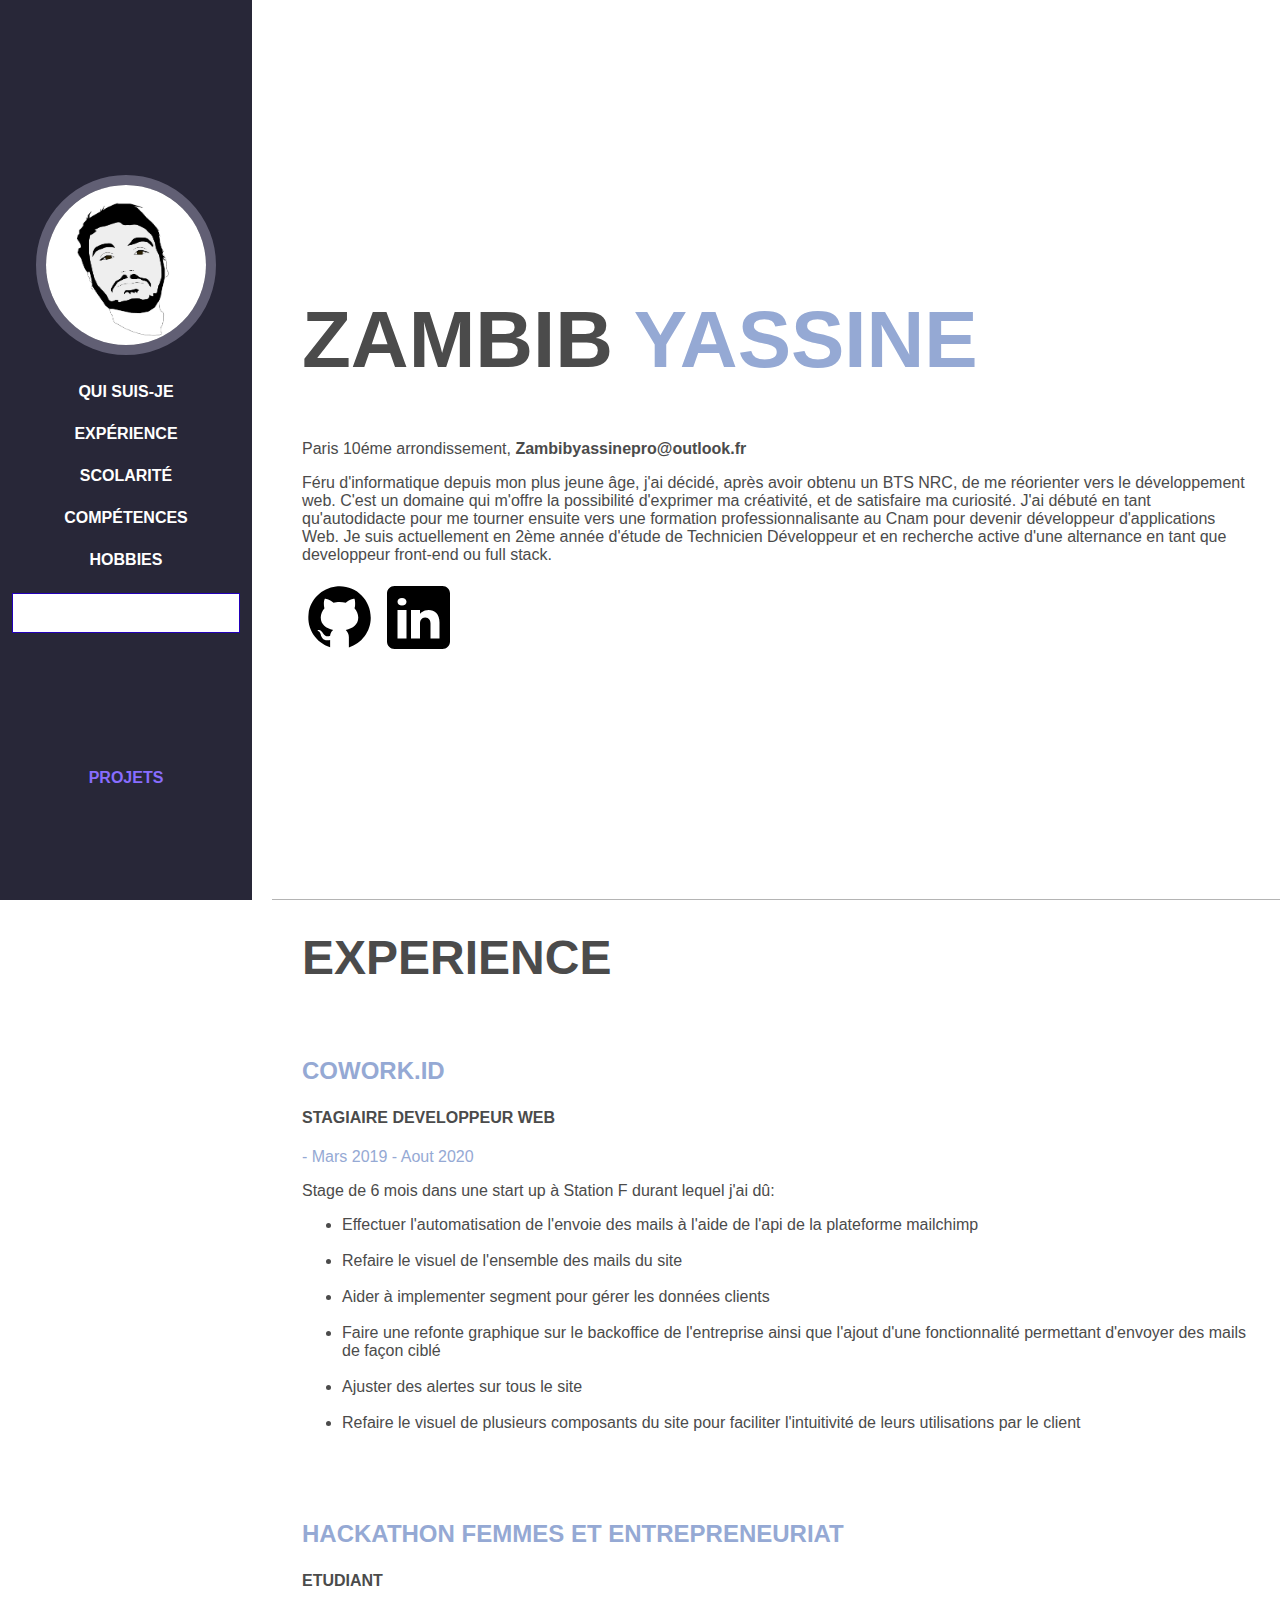
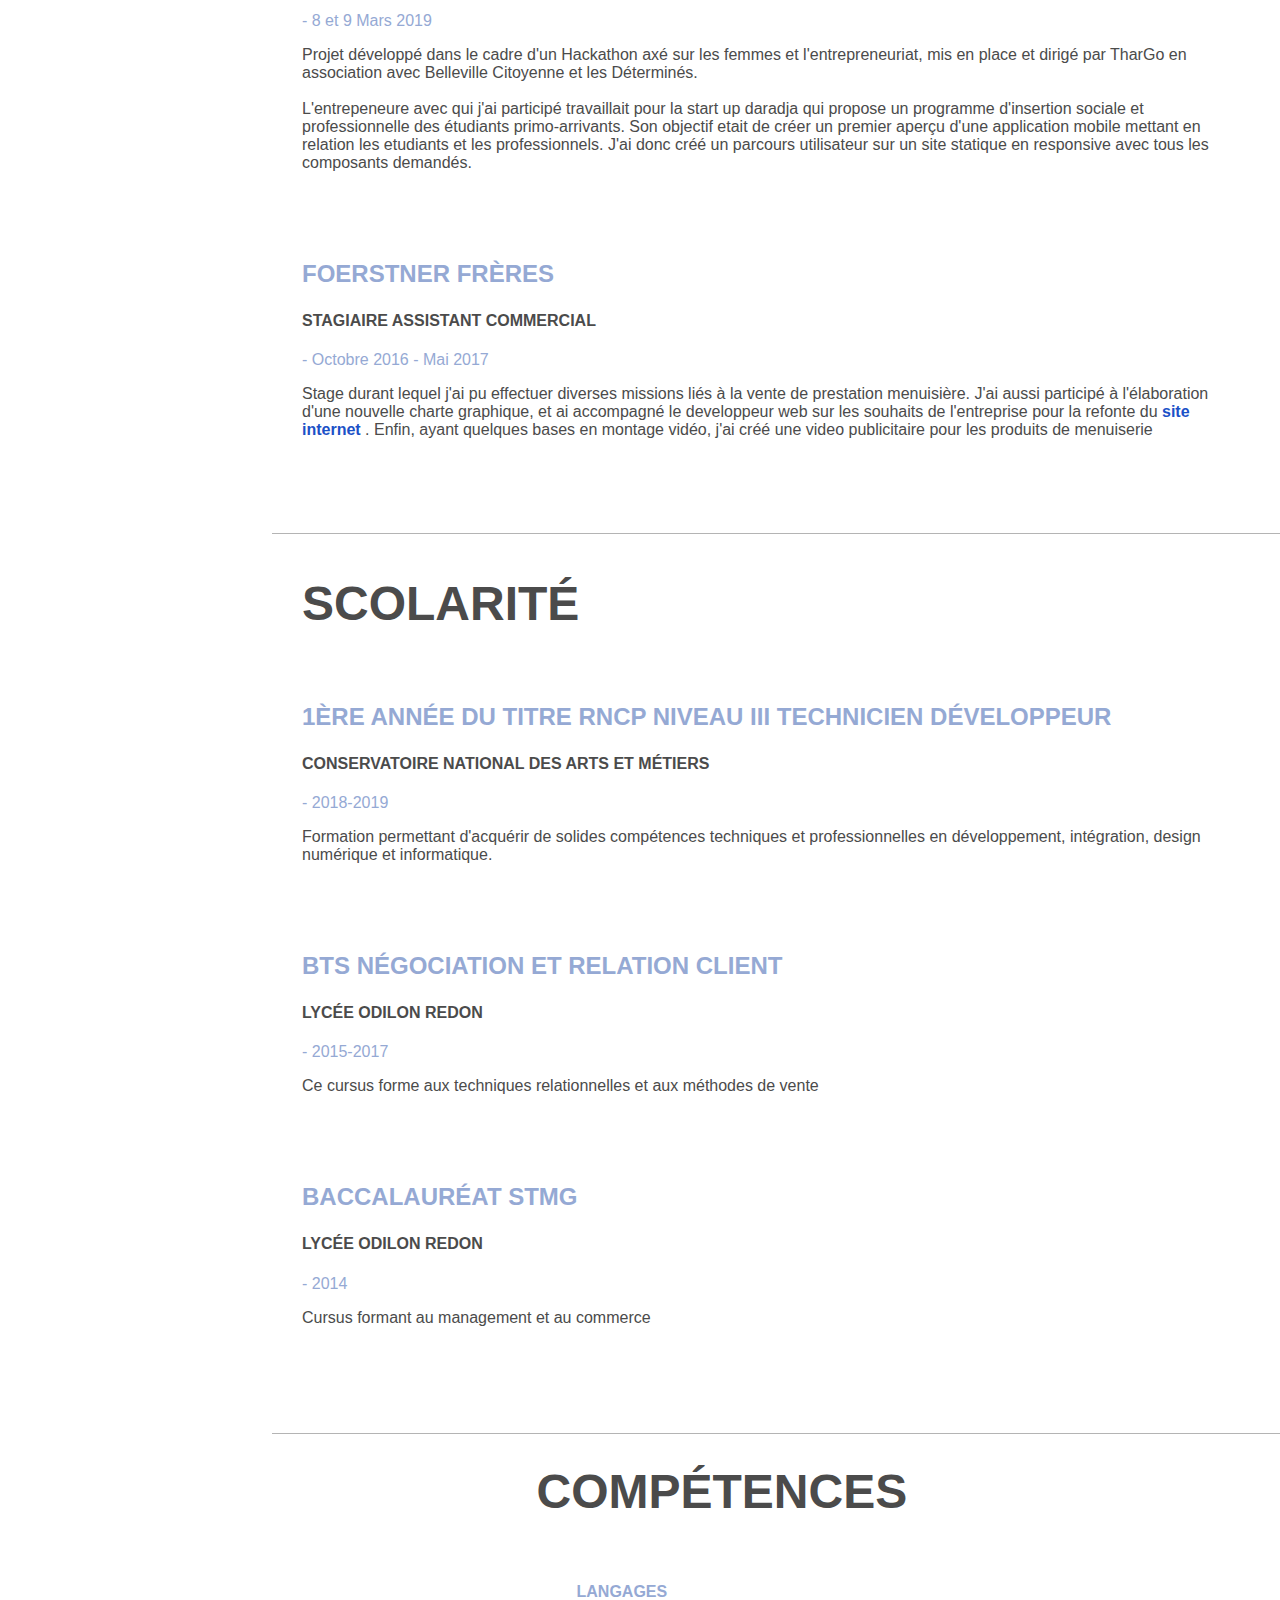
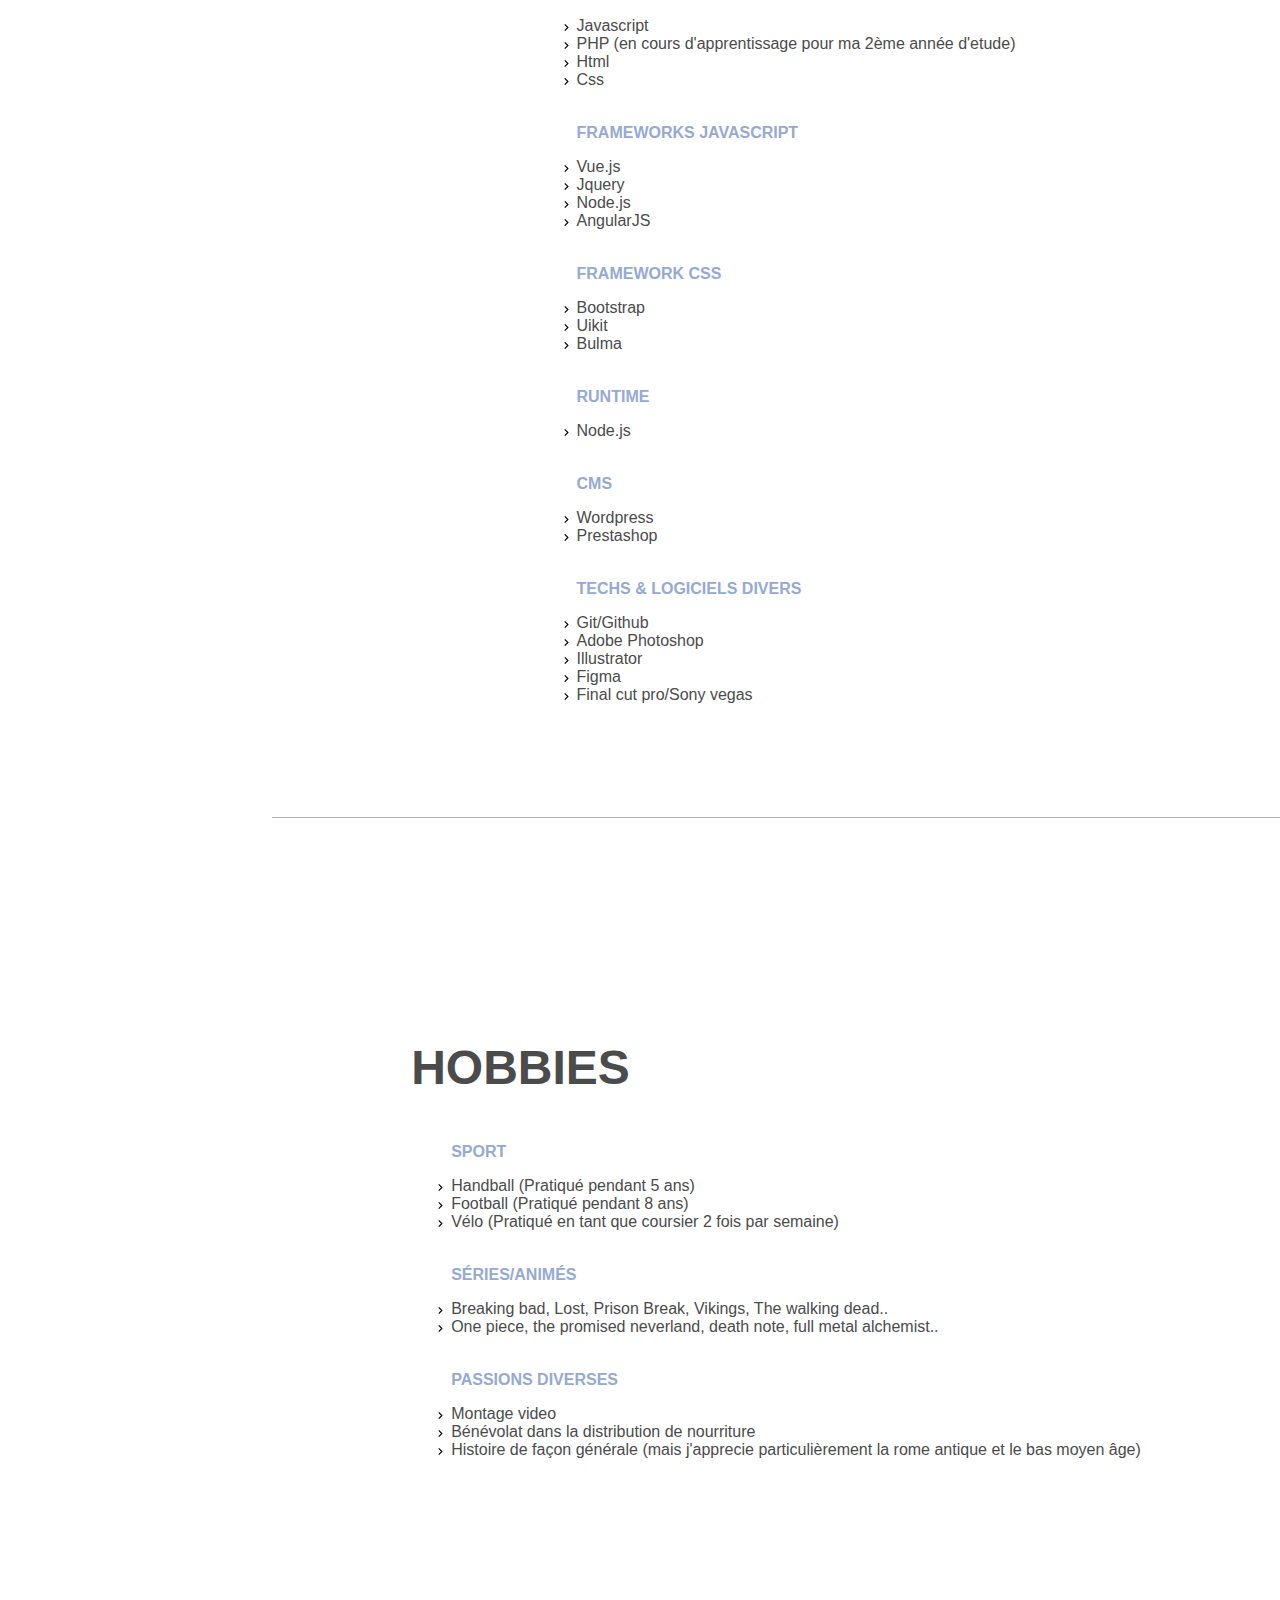
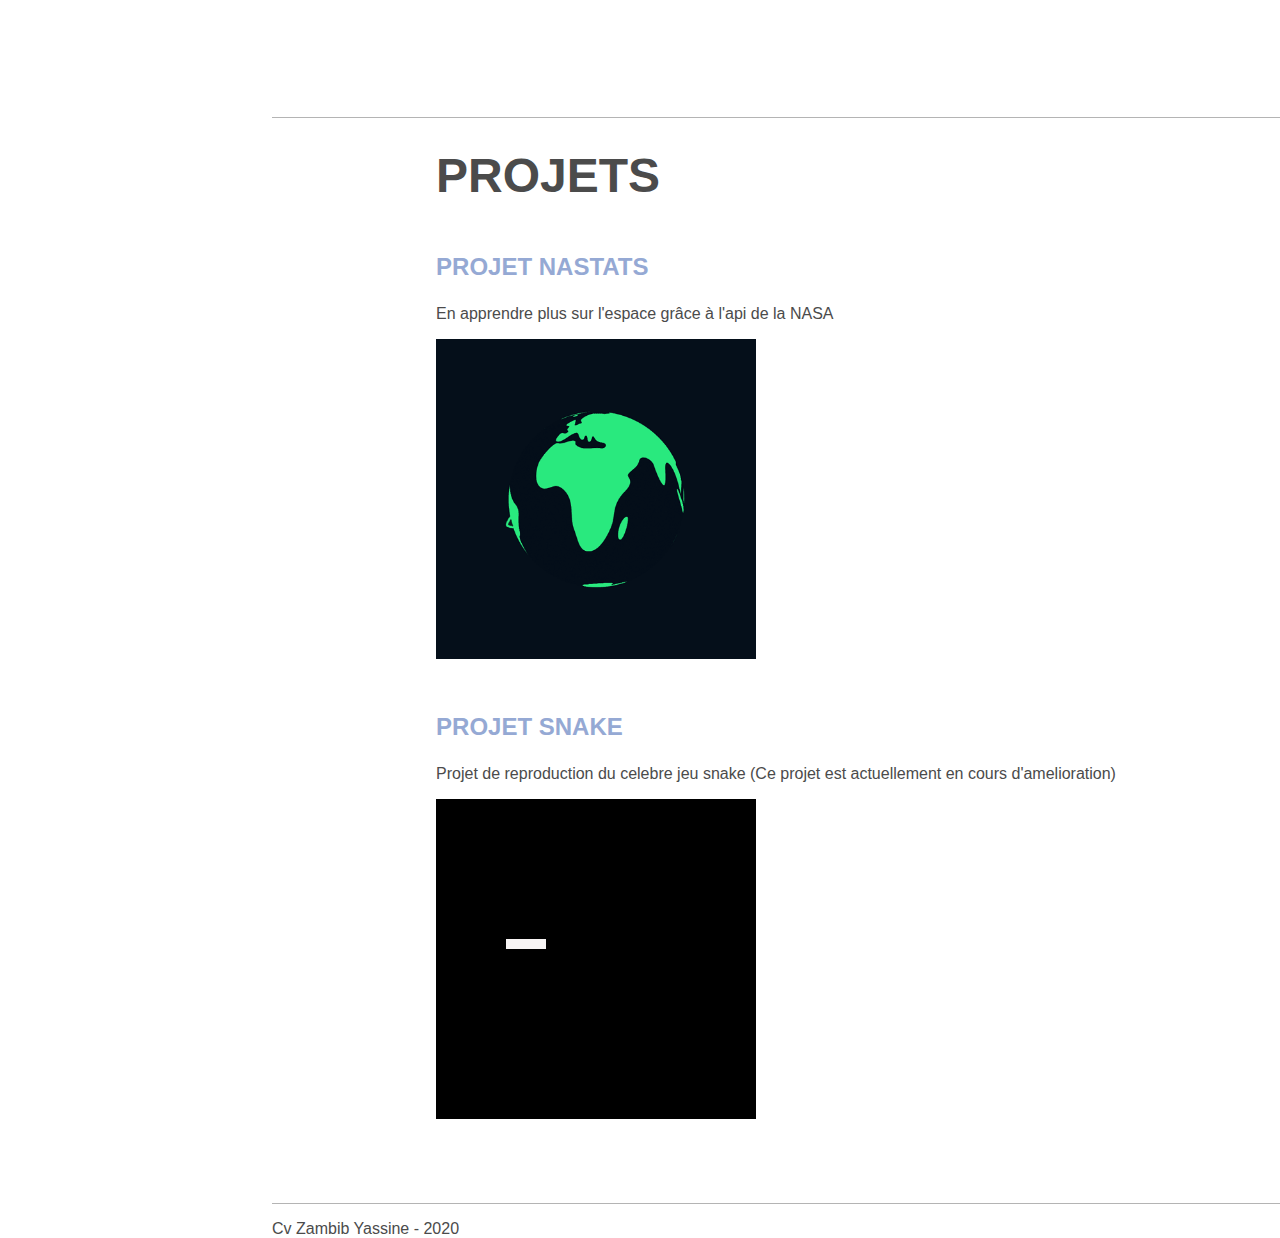
==== index.html @ f9b74103 "Adding call to action button project" ====
<!DOCTYPE html>
<html class="no-js">

<head>
    <meta charset="utf-8">
    <meta http-equiv="X-UA-Compatible" content="IE=edge">
    <title></title>
    <meta name="description" content="">
    <meta name="viewport" content="width=device-width, initial-scale=1">
    <link rel="stylesheet" href="https://cdn.jsdelivr.net/npm/bootstrap@4.5.3/dist/css/bootstrap.min.css" integrity="sha384-TX8t27EcRE3e/ihU7zmQxVncDAy5uIKz4rEkgIXeMed4M0jlfIDPvg6uqKI2xXr2" crossorigin="anonymous">

    <link rel="stylesheet" href="style.css">

</head>

<body>

    <!-- side navbar -->
    <nav id="myDIV">
        <div class="pb-3">
            <img class="profile-image" src="assets/images/Profile.png" alt="Photo de profil">
        </div>
        <ul>
            <li>
                <a href="#presentation-container" class="active">Qui suis-je</a>
            </li>
            <li>
                <a href="#experience-container">Expérience</a>
            </li>
            <li>
                <a href="#scolarite-container">Scolarité</a>
            </li>
            <li>
                <a href="#competences-container">Compétences</a>
            </li>
            <li>
                <a href="#hobbies-container">Hobbies</a>
            </li>
            <li>
                <a href="#projet-container" class="call-action">
                    <div style="height: 100%;" class="d-flex align-items-center p-0 m-0">
                        Projets
                    </div>
                </a>
            </li>
        </ul>
    </nav>


    <!-- Main content -->
    <div class="main">
        <!-- Presentation -->
        <section id="presentation-container">
            <div class="container">
                <h1>Zambib <span style="color: #95a9d4">Yassine</span></h1>
                <p class="paragraph-bold">Paris 10éme arrondissement, <a href="mailto:zambibyassinepro@outlook.fr">Zambibyassinepro@outlook.fr</a></p>
                <p>Féru d'informatique depuis mon plus jeune âge, j'ai décidé, après avoir obtenu un BTS NRC, de me réorienter vers le développement web. C'est un domaine qui m'offre la possibilité d'exprimer ma créativité, et de satisfaire ma curiosité.
                    J'ai débuté en tant qu'autodidacte pour me tourner ensuite vers une formation professionnalisante au Cnam pour devenir développeur d'applications Web. Je suis actuellement en 2ème année d'étude de Technicien Développeur et en recherche
                    active d'une alternance en tant que developpeur front-end ou full stack.
                </p>
                <div>
                    <a href="https://github.com/yassinezb" target="_blank"><img src="assets/images/github75.svg"></a>
                    <a href="https://www.linkedin.com/in/yassine-zambib-2bb371119/" target="_blank"><img src="assets/images/linkedin.svg"></a>
                </div>
            </div>

        </section>

        <!-- Experience -->
        <section id="experience-container">
            <div class="w-100">
                <h2>Experience</h2>

                <!-- premiere experience -->
                <div class="box-details">
                    <div class="details">
                        <h3>Cowork.id</h3>
                        <h4 class="d-inline">Stagiaire developpeur web</h4>
                        <p class="d-inline date">- Mars 2019 - Aout 2020</p>
                        <div class="mt-5">
                            <p>Stage de 6 mois dans une start up à Station F durant lequel j'ai dû: <br>
                                <ul>
                                    <li>Effectuer l'automatisation de l'envoie des mails à l'aide de l'api de la plateforme mailchimp</li><br>
                                    <li>Refaire le visuel de l'ensemble des mails du site</li><br>
                                    <li>Aider à implementer segment pour gérer les données clients</li><br>
                                    <li>Faire une refonte graphique sur le backoffice de l'entreprise ainsi que l'ajout d'une fonctionnalité permettant d'envoyer des mails de façon ciblé</li><br>
                                    <li>Ajuster des alertes sur tous le site</li><br>
                                    <li>Refaire le visuel de plusieurs composants du site pour faciliter l'intuitivité de leurs utilisations par le client</li>
                                </ul>
                            </p>
                        </div>
                    </div>
                </div>
                <!-- deuxieme experience -->
                <div class="box-details">
                    <div class="details">
                        <h3>Hackathon Femmes et Entrepreneuriat</h3>
                        <h4 class="d-inline">Etudiant</h4>
                        <p class="d-inline date">- 8 et 9 Mars 2019</p>
                        <div class="mt-5">
                            <p>Projet développé dans le cadre d'un Hackathon axé sur les femmes et l'entrepreneuriat, mis en place et dirigé par TharGo en association avec Belleville Citoyenne et les Déterminés.
                                <br><br> L'entrepeneure avec qui j'ai participé travaillait pour la start up daradja qui propose un programme d'insertion sociale et professionnelle des étudiants primo-arrivants. Son objectif etait de créer un premier
                                aperçu d'une application mobile mettant en relation les etudiants et les professionnels. J'ai donc créé un parcours utilisateur sur un site statique en responsive avec tous les composants demandés.
                            </p>
                        </div>
                    </div>
                </div>
                <!-- Troisieme experience -->
                <div class="box-details">
                    <div class="details">
                        <h3>Foerstner Frères</h3>
                        <h4 class="d-inline">Stagiaire assistant commercial</h4>
                        <p class="d-inline date">- Octobre 2016 - Mai 2017</p>

                        <div class="mt-5">
                            <p>Stage durant lequel j'ai pu effectuer diverses missions liés à la vente de prestation menuisière. J'ai aussi participé à l'élaboration d'une nouvelle charte graphique, et ai accompagné le developpeur web sur les souhaits de
                                l'entreprise pour la refonte du <a target="blank" href="https://www.foerstner-freres.fr/" style="color: #1b51c7; font-weight: bold;">site internet</a> . Enfin, ayant quelques bases en montage vidéo, j'ai créé une video
                                publicitaire pour les produits de menuiserie</p>
                        </div>
                    </div>
                </div>
            </div>
        </section>

        <!-- Scolarité -->
        <section id="scolarite-container">
            <div class="w-100">
                <h2>Scolarité</h2>

                <!-- Premier diplome -->
                <div class="box-details">
                    <div class="details">
                        <h3>1ère année du Titre RNCP Niveau III Technicien développeur</h3>
                        <h4 class="d-inline">Conservatoire national des arts et métiers</h4>
                        <p class="d-inline date">- 2018-2019</p>
                        <div class="mt-5">
                            <p>Formation permettant d'acquérir de solides compétences techniques et professionnelles en développement, intégration, design numérique et informatique.</p>
                        </div>
                    </div>
                </div>
                <!-- Deuxieme diplome -->
                <div class="box-details">
                    <div class="details">
                        <h3>BTS Négociation et Relation Client</h3>
                        <h4 class="d-inline">Lycée Odilon Redon</h4>
                        <p class="d-inline date">- 2015-2017</p>
                        <div class="mt-5">
                            <p>Ce cursus forme aux techniques relationnelles et aux méthodes de vente</p>
                        </div>
                    </div>
                </div>
                <!-- Troisieme diplome -->
                <div class="box-details">
                    <div class="details">
                        <h3>Baccalauréat STMG</h3>
                        <h4 class="d-inline">Lycée Odilon Redon</h4>
                        <p class="d-inline date">- 2014</p>
                        <div class="mt-5">
                            <p>Cursus formant au management et au commerce</p>
                        </div>
                    </div>
                </div>
            </div>

        </section>

        <!-- Competences -->
        <section id="competences-container">
            <div class="w-100">
                <h2>Compétences</h2>

                <!-- Details Competences -->
                <div class="box-details">
                    <div class="details">
                        <ul class="list">
                            <h3>Langages</h3>
                            <li>Javascript</li>
                            <li>PHP (en cours d'apprentissage pour ma 2ème année d'etude)</li>
                            <li>Html</li>
                            <li>Css</li>
                        </ul>
                        <ul class="list">
                            <h3>Frameworks Javascript</h3>
                            <li>Vue.js</li>
                            <li>Jquery</li>
                            <li>Node.js</li>
                            <li>AngularJS</li>
                        </ul>
                        <ul class="list">
                            <h3>Framework css</h3>
                            <li>Bootstrap</li>
                            <li>Uikit</li>
                            <li>Bulma</li>
                        </ul>
                        <ul class="list">
                            <h3>Runtime</h3>
                            <li>Node.js</li>
                        </ul>
                        <ul class="list">
                            <h3>CMS</h3>
                            <li>Wordpress</li>
                            <li>Prestashop</li>
                        </ul>
                        <ul class="list">
                            <h3>Techs & logiciels divers</h3>
                            <li>Git/Github</li>
                            <li>Adobe Photoshop</li>
                            <li>Illustrator</li>
                            <li>Figma</li>
                            <li>Final cut pro/Sony vegas</li>
                        </ul>
                    </div>
                </div>
            </div>

        </section>
        <!-- Hobbies -->
        <section id="hobbies-container">
            <div class="w-100">
                <h2>Hobbies</h2>
                <div>
                    <ul class="list">
                        <h3>Sport</h3>
                        <li>Handball (Pratiqué pendant 5 ans)</li>
                        <li>Football (Pratiqué pendant 8 ans)</li>
                        <li>Vélo (Pratiqué en tant que coursier 2 fois par semaine)</li>
                    </ul>
                    <ul class="list">
                        <h3>Séries/animés</h3>
                        <li>Breaking bad, Lost, Prison Break, Vikings, The walking dead..</li>
                        <li>One piece, the promised neverland, death note, full metal alchemist..</li>
                    </ul>
                    <ul class="list">
                        <h3>Passions diverses</h3>
                        <li>Montage video</li>
                        <li>Bénévolat dans la distribution de nourriture</li>
                        <li>Histoire de façon générale (mais j'apprecie particulièrement la rome antique et le bas moyen âge)</li>
                    </ul>
                </div>
            </div>
        </section>

        <!-- Projets -->

        <section id="projet-container">
            <div class="w-100">
                <h2>Projets</h2>
                <div class="box-projet">
                    <h3>Projet Nastats</h3>
                    <p>En apprendre plus sur l'espace grâce à l'api de la NASA</p>
                    <div class="first-project">
                        <a href="https://yassdev75.github.io/Nastats/" target="blank">
                            <img src="assets/images/nastats.gif" class="img-fluid" alt="Projet Nastats">
                        </a>
                    </div>
                </div>
                <div class="box-projet">
                    <h3>Projet Snake</h3>
                    <p>Projet de reproduction du celebre jeu snake <span>(Ce projet est actuellement en cours d'amelioration)</span></p>
                    <div class="second-project">
                        <a href="/Projet snake/index.html" target="blank">
                            <img src="assets/images/snake-game.gif" class="img-fluid" alt="Jeu snake">
                        </a>
                    </div>
                </div>
            </div>
        </section>

        <footer>
            <div class="d-flex justify-content-center p-5">
                <p>Cv Zambib Yassine - 2020</p>
            </div>
        </footer>
    </div>


    <!-- Js link -->
    <script src="/app/js/main.js" async defer></script>
    <script src="https://code.jquery.com/jquery-3.5.1.slim.min.js" integrity="sha384-DfXdz2htPH0lsSSs5nCTpuj/zy4C+OGpamoFVy38MVBnE+IbbVYUew+OrCXaRkfj" crossorigin="anonymous"></script>
    <script src="https://cdn.jsdelivr.net/npm/bootstrap@4.5.3/dist/js/bootstrap.bundle.min.js" integrity="sha384-ho+j7jyWK8fNQe+A12Hb8AhRq26LrZ/JpcUGGOn+Y7RsweNrtN/tE3MoK7ZeZDyx" crossorigin="anonymous"></script>

</body>

</html>
---- style.css ----
html {
  scroll-behavior: smooth;
  font-family: sans-serif;
}

body {
  width: 100vw;
  height: 100vh;
  background-color: white;
  margin: 0;
  padding: 0;
  overflow-x: hidden;
  font-family: Muli, -apple-system, BlinkMacSystemFont, "Segoe UI", Roboto, "Helvetica Neue", Arial, sans-serif, "Apple Color Emoji", "Segoe UI Emoji", "Segoe UI Symbol", "Noto Color Emoji";
  color: #4b4b4b;
}

.main {
  margin-left: 272px;
}

#presentation-container,
#experience-container,
#scolarite-container,
#competences-container,
#hobbies-container,
#projet-container {
  min-height: 100vh;
  display: flex;
  justify-content: center;
  align-items: center;
  border-bottom: solid 1px #b4b4b4;
  box-sizing: border-box;
  padding: 30px;
}

.box-details {
  display: flex;
  flex-direction: column;
  flex-direction: row;
  justify-content: space-between;
  margin-bottom: 48px;
}

@media (min-width: 320px) and (max-width: 480px) {
  #presentation-container,
#experience-container,
#scolarite-container,
#competences-container,
#hobbies-container,
#projet-container {
    min-height: 100vh;
    display: flex;
    justify-content: center;
    align-items: center;
    border-bottom: solid 1px #b4b4b4;
    box-sizing: border-box;
    padding: 20px;
  }
}
.profile-image {
  width: 160px;
  height: 160px;
  border-radius: 100px;
  border: solid #615f74 10px;
}

nav {
  width: 252px;
  height: 100%;
  position: fixed;
  background-color: #282738;
  margin: 0;
  padding: 0;
}
nav div {
  display: flex;
  justify-content: center;
  padding-top: 175px;
}
nav ul {
  padding: 0px;
}
nav ul li {
  list-style: none;
  display: flex;
  justify-content: center;
  padding: 12px;
}
nav ul li a {
  display: block;
  text-decoration: none;
  color: white;
  font-size: 16px;
  text-transform: uppercase;
  font-weight: bold;
}
nav ul li a:hover {
  color: #886dff;
}
nav ul li .call-action {
  width: 100%;
  height: 40px;
  padding: 0;
  margin: 0;
  border: solid 1px #2200b9;
  box-sizing: border-box;
  color: #886dff;
  background-color: white;
}
nav ul li .call-action:hover {
  background-color: #5d39ff;
  color: white;
  transition: ease-in-out 0.3s;
}

@media (min-width: 320px) and (max-width: 480px) {
  nav {
    display: none;
  }

  .main {
    margin: 0;
  }
}
h1 {
  font-size: 5em;
  text-transform: uppercase;
  font-weight: bold;
}

h2 {
  margin: 0;
  font-size: 3em;
  text-transform: uppercase;
  margin-bottom: 48px;
  font-weight: bold;
}

h3 {
  font-size: 1.5em;
  text-transform: uppercase;
  color: #95a9d4;
  font-weight: bold;
}

.list > h3 {
  font-size: 1em;
  font-weight: bold;
}

a {
  text-decoration: none !important;
  color: #4b4b4b;
  font-weight: bold;
}

@media (min-width: 320px) and (max-width: 480px) {
  h1 {
    font-size: 3em;
  }

  h2 {
    font-size: 2em;
  }
}
.date {
  color: #95a9d4;
}

.details > h4 {
  font-size: 1em;
  text-transform: uppercase;
  font-weight: bold;
}

.list {
  list-style-image: url(assets/images/right-arrow.svg);
}

.list {
  margin-bottom: 35px;
}

.box-projet {
  margin: 50px 0 50px 0;
}

.first-project img,
.second-project img {
  width: 320px;
  height: 320px;
}

@media (min-width: 320px) and (max-width: 480px) {
  .first-project img,
.second-project img {
    width: 160px;
    height: 160px;
  }
}

/*# sourceMappingURL=style.css.map */
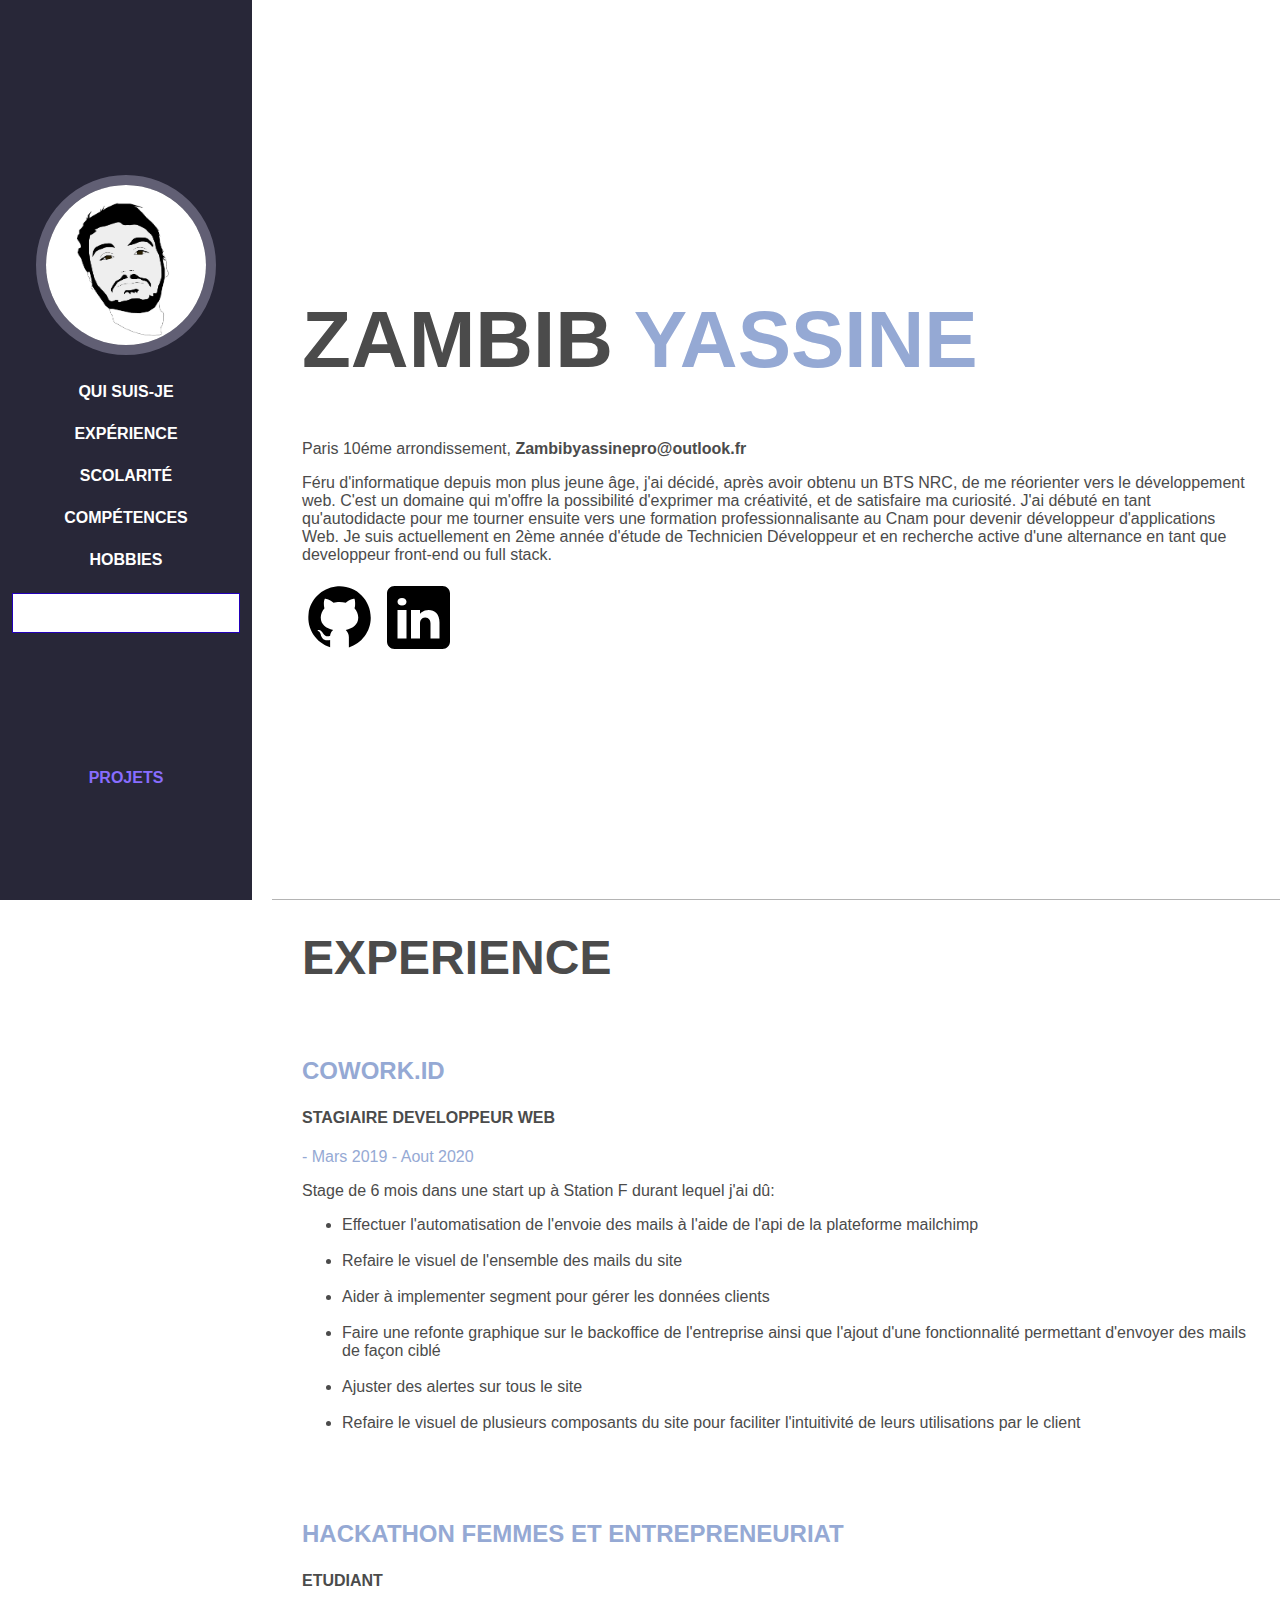
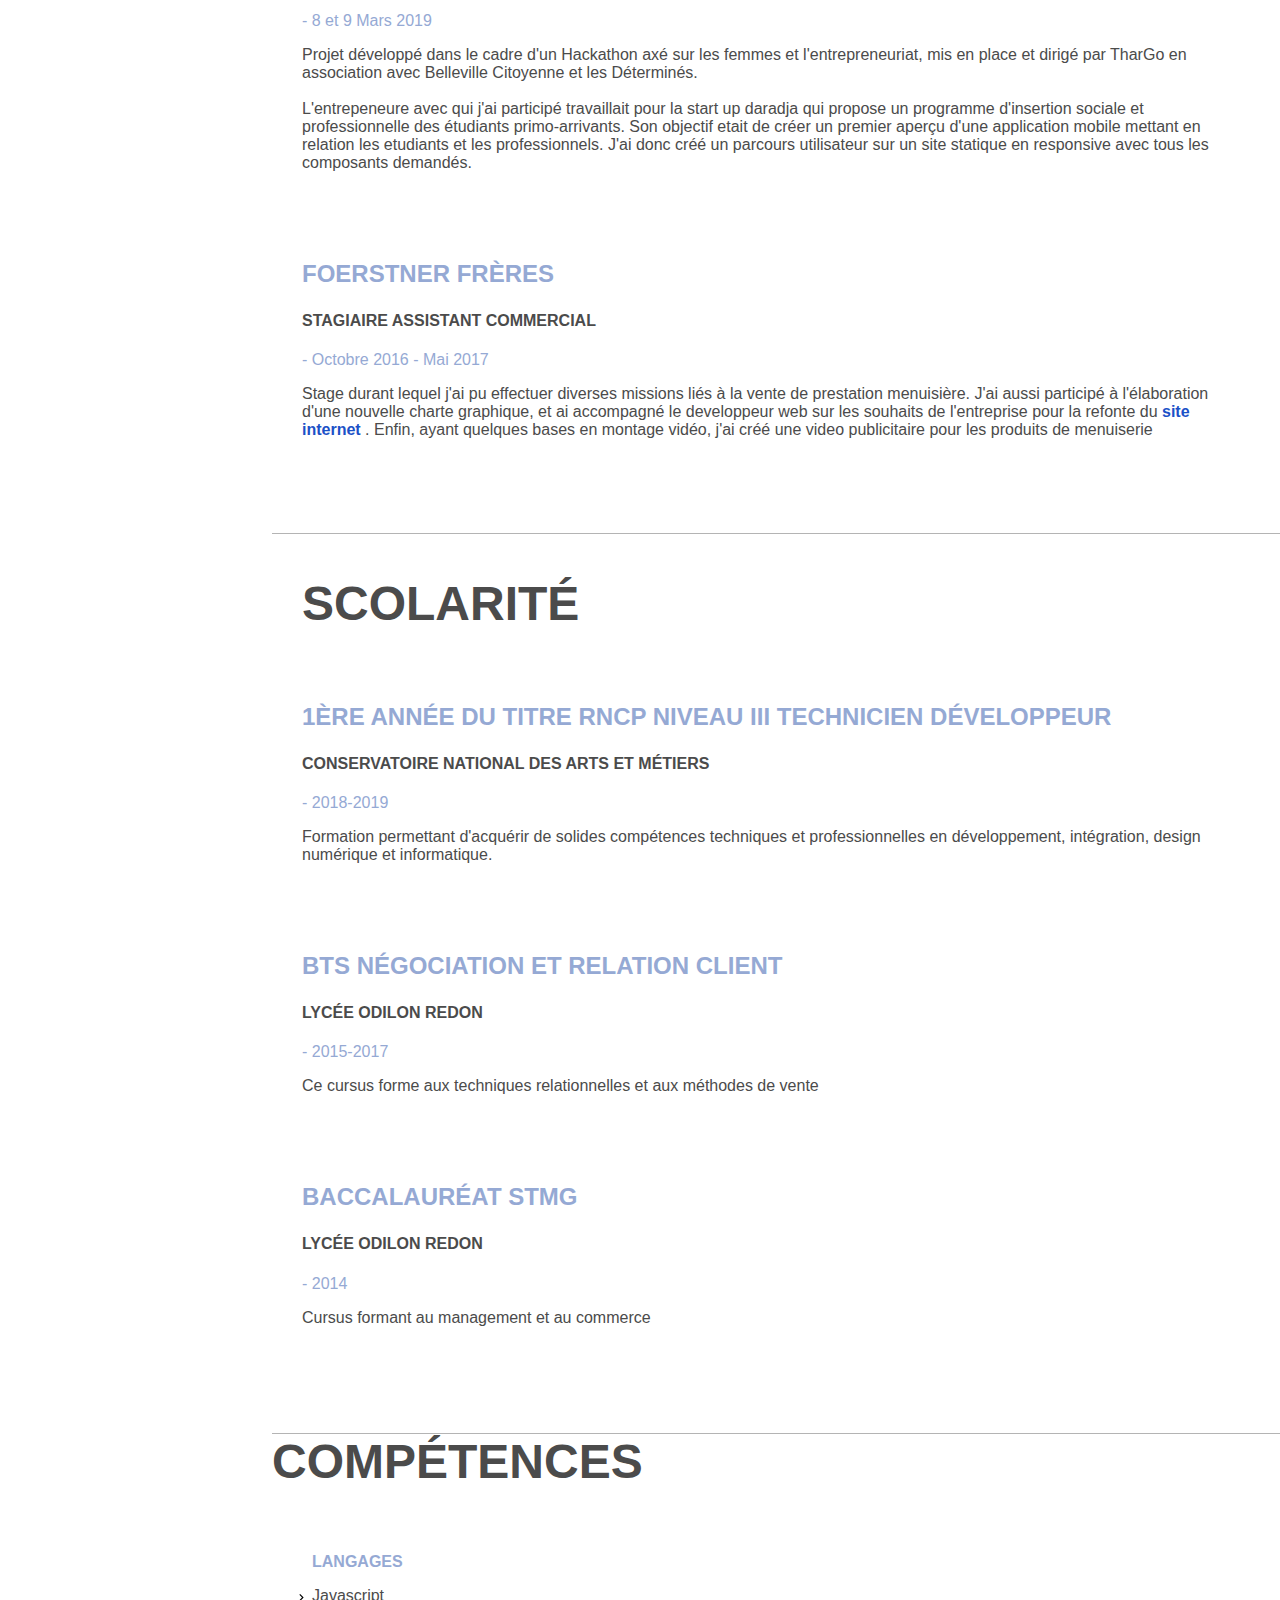
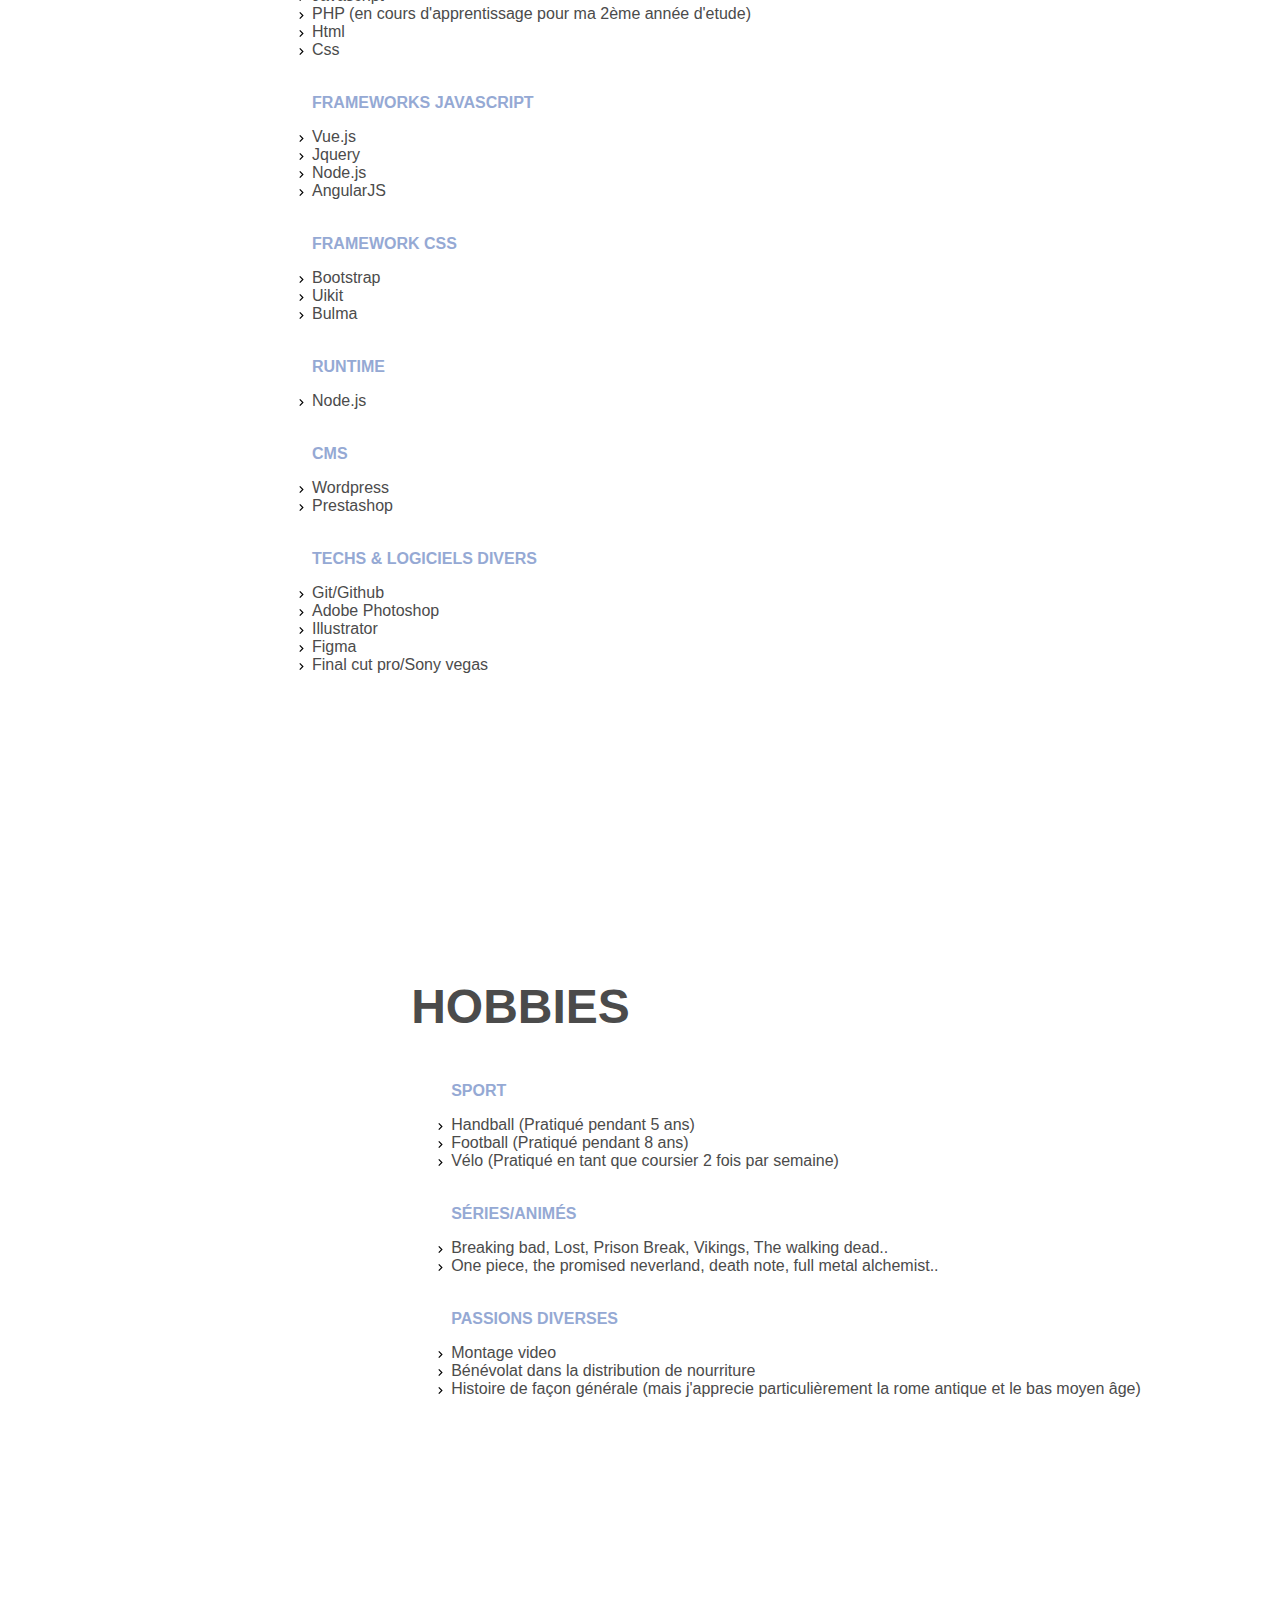
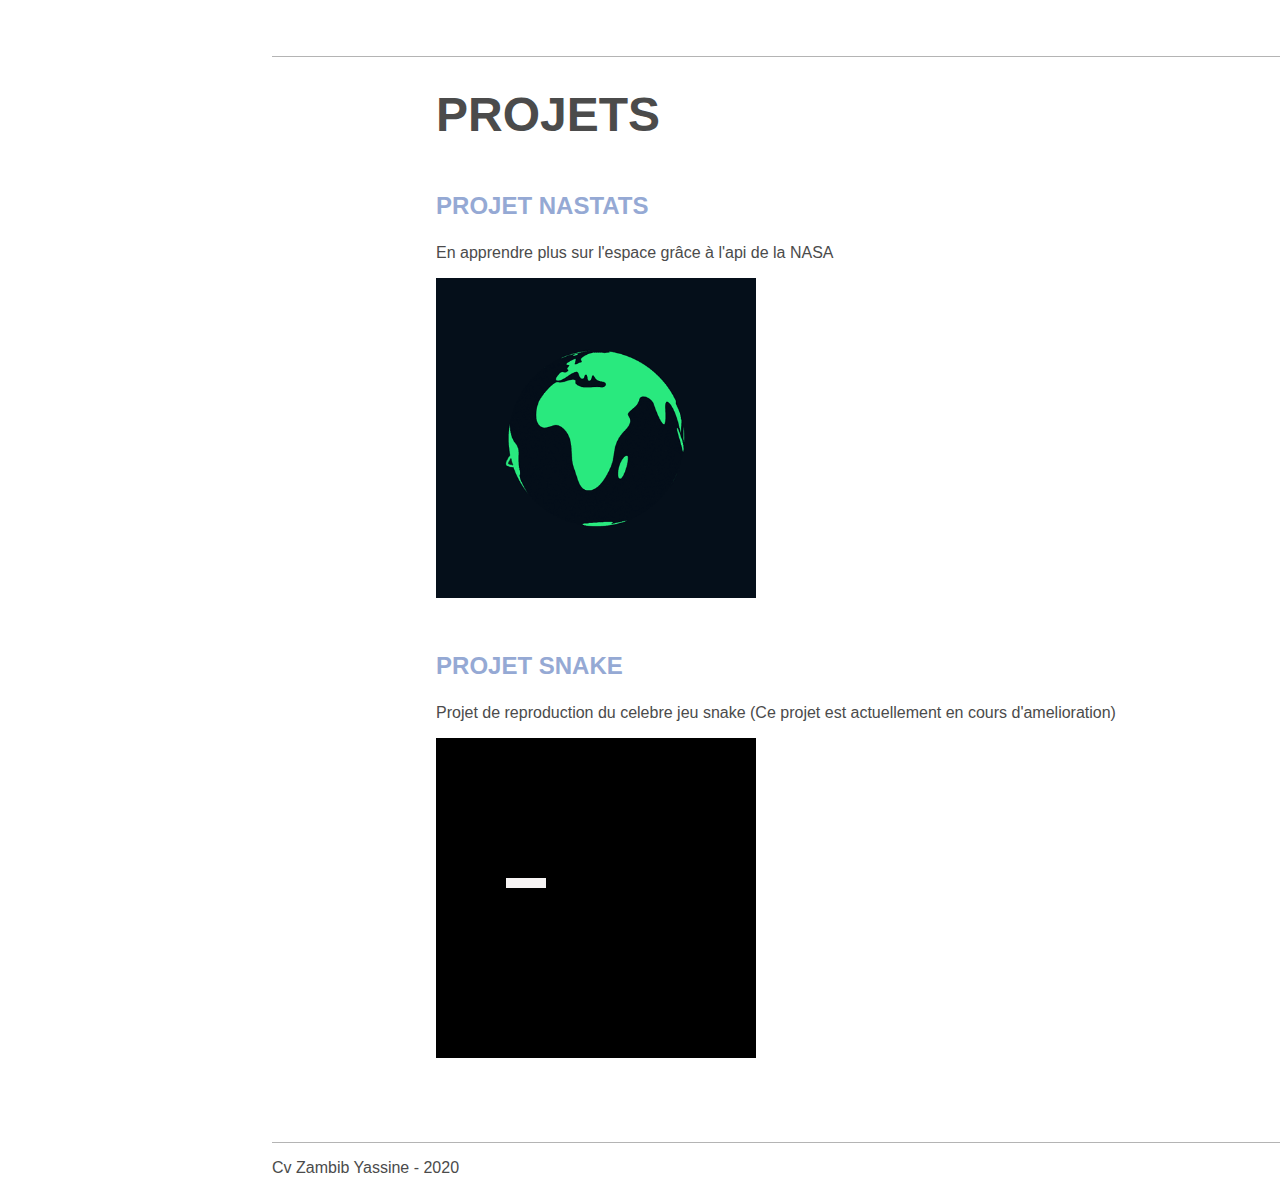
==== commit 57f8713e: "removing all 'containers' text in id names" ====
--- a/index.html
+++ b/index.html
@@ -22,22 +22,22 @@
         </div>
         <ul>
             <li>
-                <a href="#presentation-container" class="active">Qui suis-je</a>
-            </li>
-            <li>
-                <a href="#experience-container">Expérience</a>
-            </li>
-            <li>
-                <a href="#scolarite-container">Scolarité</a>
-            </li>
-            <li>
-                <a href="#competences-container">Compétences</a>
-            </li>
-            <li>
-                <a href="#hobbies-container">Hobbies</a>
-            </li>
-            <li>
-                <a href="#projet-container" class="call-action">
+                <a href="#presentation" class="active">Qui suis-je</a>
+            </li>
+            <li>
+                <a href="#experience">Expérience</a>
+            </li>
+            <li>
+                <a href="#scolarite">Scolarité</a>
+            </li>
+            <li>
+                <a href="#competences">Compétences</a>
+            </li>
+            <li>
+                <a href="#hobbies">Hobbies</a>
+            </li>
+            <li>
+                <a href="#projet" class="call-action">
                     <div style="height: 100%;" class="d-flex align-items-center p-0 m-0">
                         Projets
                     </div>
@@ -50,7 +50,7 @@
     <!-- Main content -->
     <div class="main">
         <!-- Presentation -->
-        <section id="presentation-container">
+        <section id="presentation">
             <div class="container">
                 <h1>Zambib <span style="color: #95a9d4">Yassine</span></h1>
                 <p class="paragraph-bold">Paris 10éme arrondissement, <a href="mailto:zambibyassinepro@outlook.fr">Zambibyassinepro@outlook.fr</a></p>
@@ -67,7 +67,7 @@
         </section>
 
         <!-- Experience -->
-        <section id="experience-container">
+        <section id="experience">
             <div class="w-100">
                 <h2>Experience</h2>
 
@@ -123,7 +123,7 @@
         </section>
 
         <!-- Scolarité -->
-        <section id="scolarite-container">
+        <section id="scolarite">
             <div class="w-100">
                 <h2>Scolarité</h2>
 
@@ -215,7 +215,7 @@
 
         </section>
         <!-- Hobbies -->
-        <section id="hobbies-container">
+        <section id="hobbies">
             <div class="w-100">
                 <h2>Hobbies</h2>
                 <div>
@@ -242,7 +242,7 @@
 
         <!-- Projets -->
 
-        <section id="projet-container">
+        <section id="projet">
             <div class="w-100">
                 <h2>Projets</h2>
                 <div class="box-projet">
--- a/style.css
+++ b/style.css
@@ -18,12 +18,12 @@
   margin-left: 272px;
 }
 
-#presentation-container,
-#experience-container,
-#scolarite-container,
-#competences-container,
-#hobbies-container,
-#projet-container {
+#presentation,
+#experience,
+#scolarite,
+#competences,
+#hobbies,
+#projet {
   min-height: 100vh;
   display: flex;
   justify-content: center;
@@ -42,12 +42,12 @@
 }
 
 @media (min-width: 320px) and (max-width: 480px) {
-  #presentation-container,
-#experience-container,
-#scolarite-container,
-#competences-container,
-#hobbies-container,
-#projet-container {
+  #presentation,
+#experience,
+#scolarite,
+#competences,
+#hobbies,
+#projet {
     min-height: 100vh;
     display: flex;
     justify-content: center;
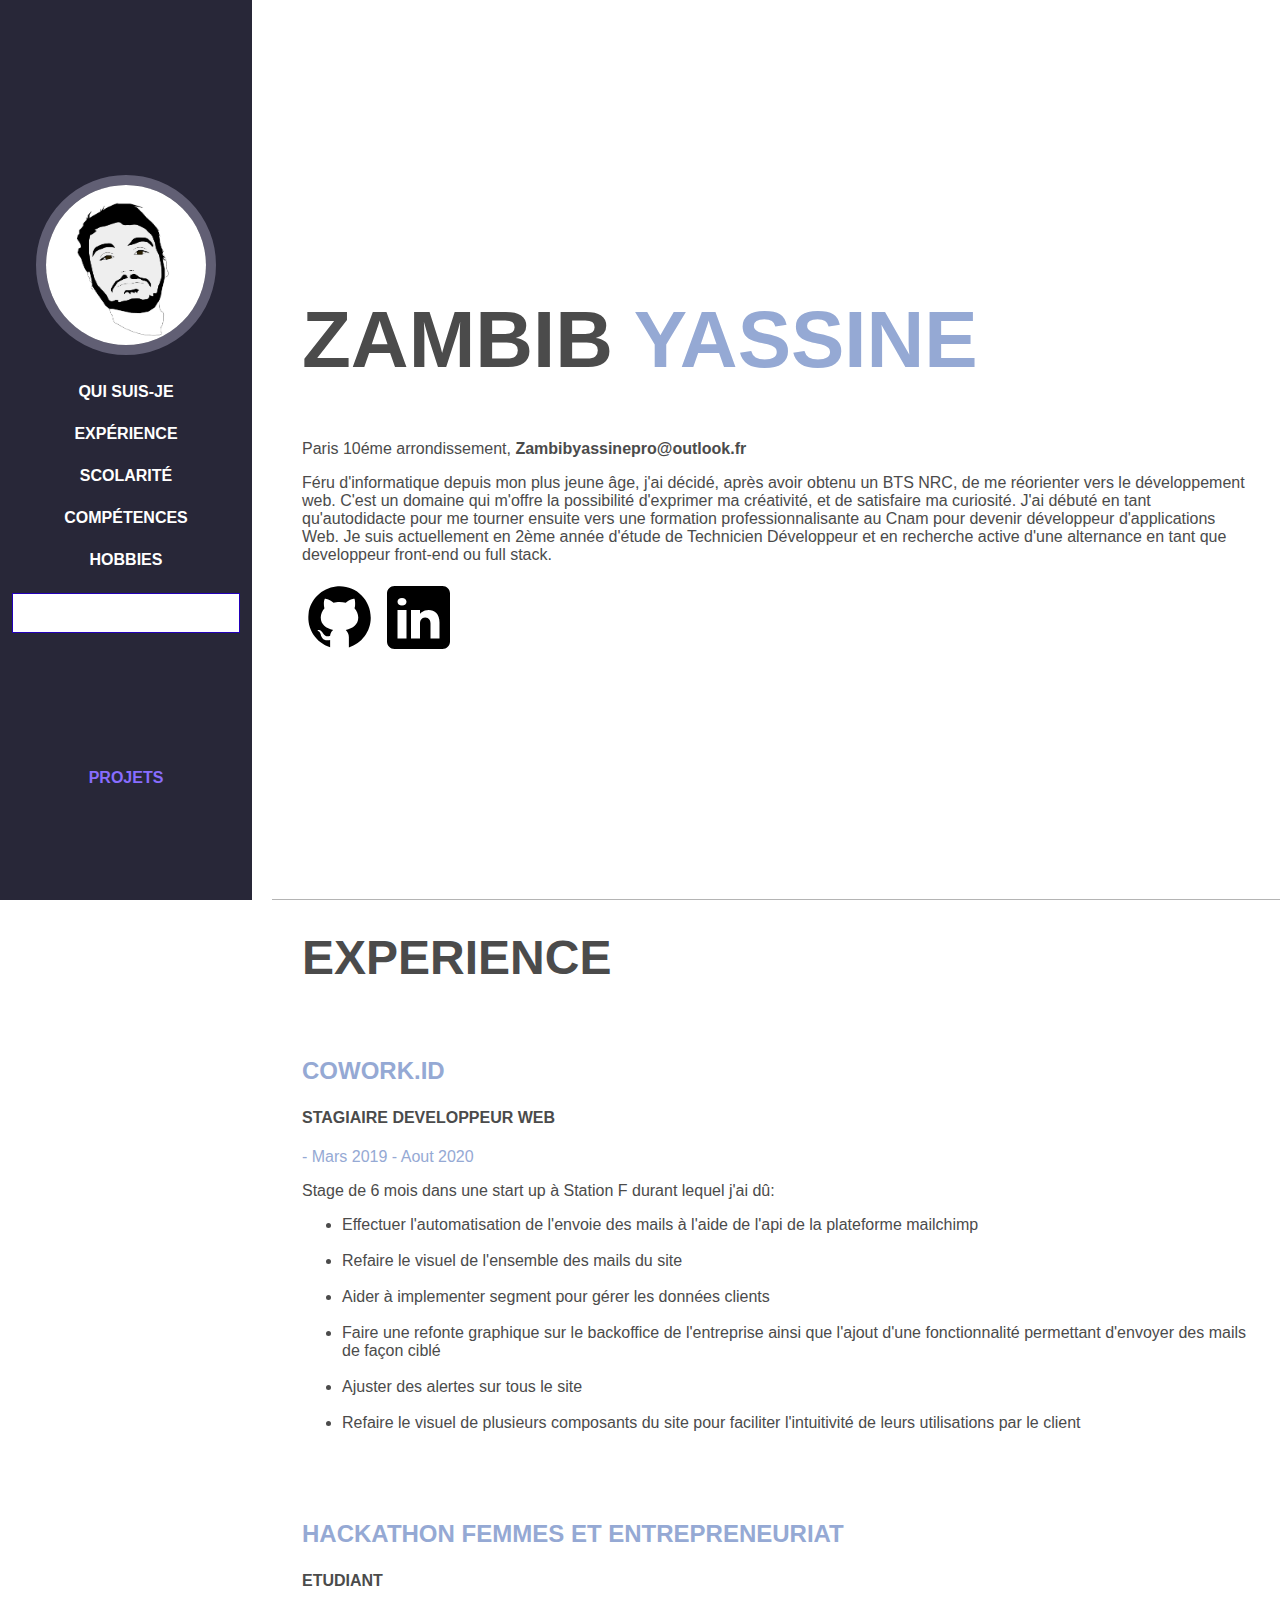
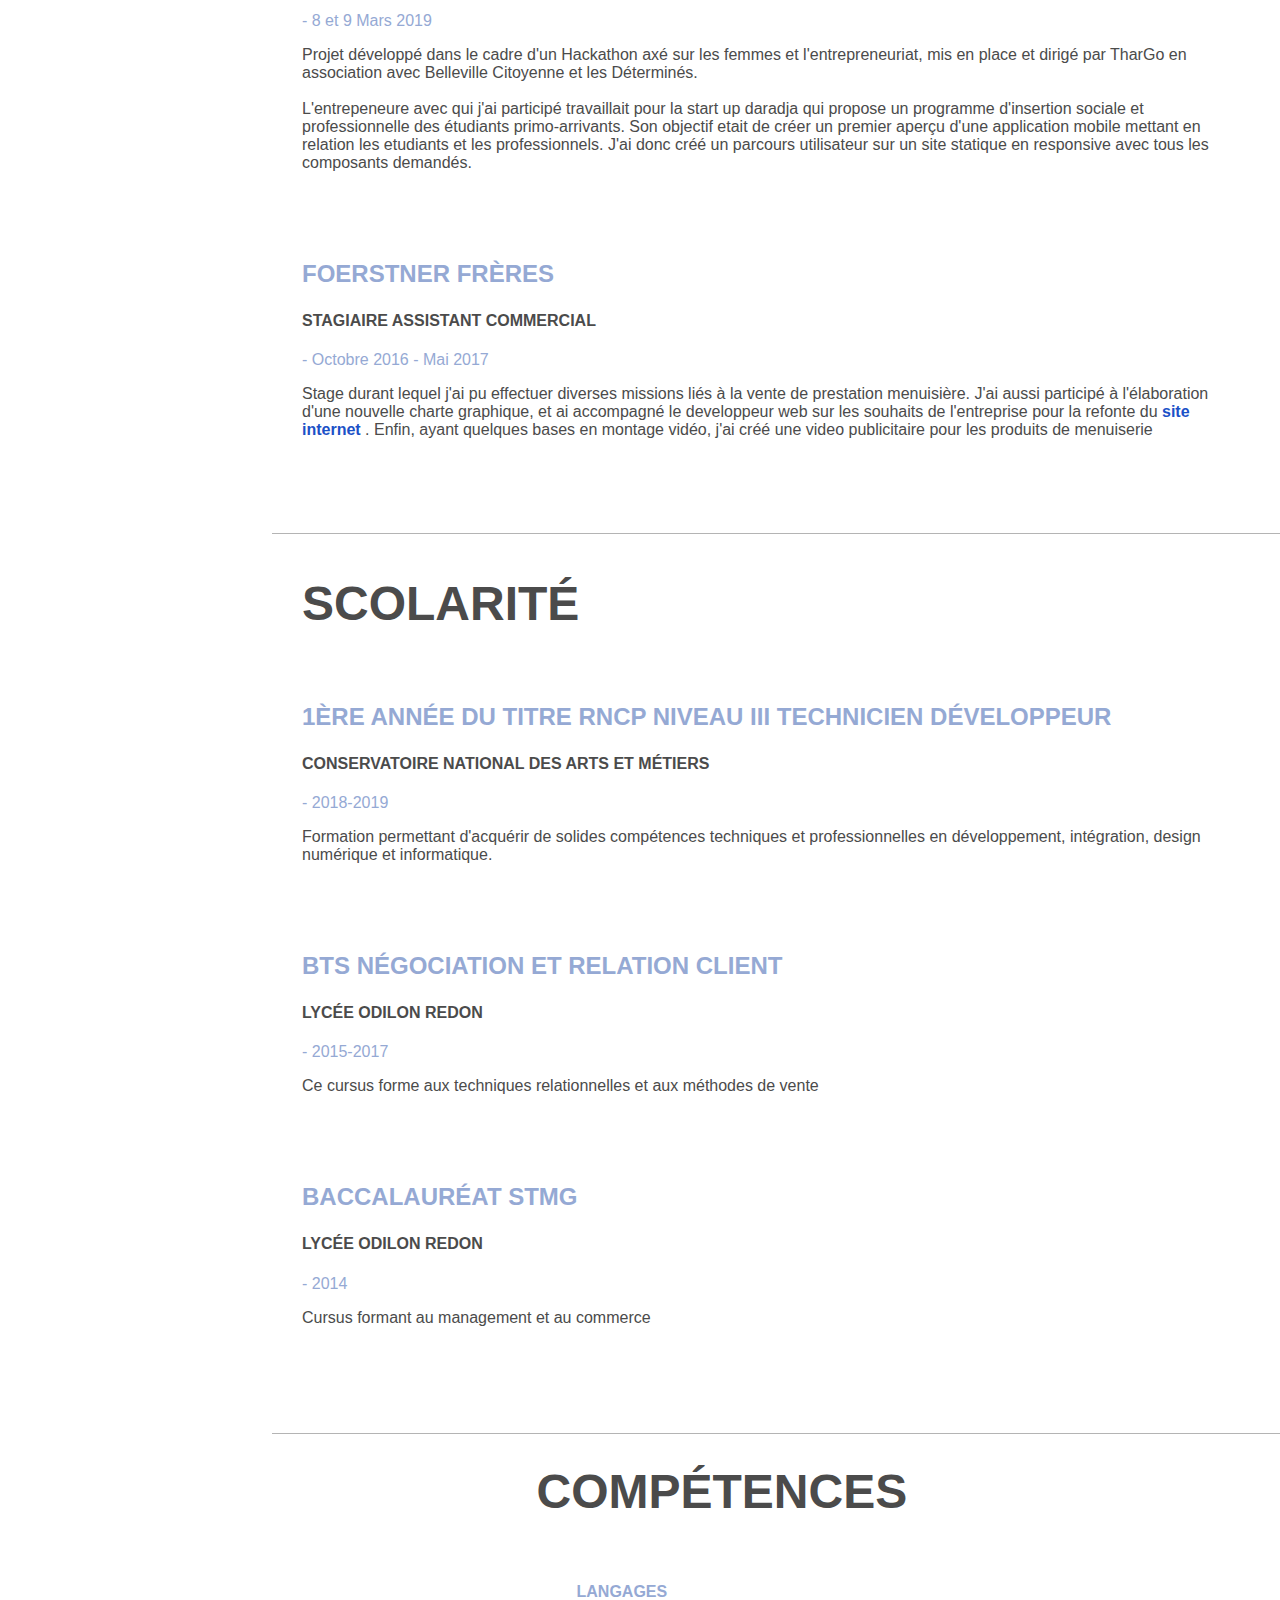
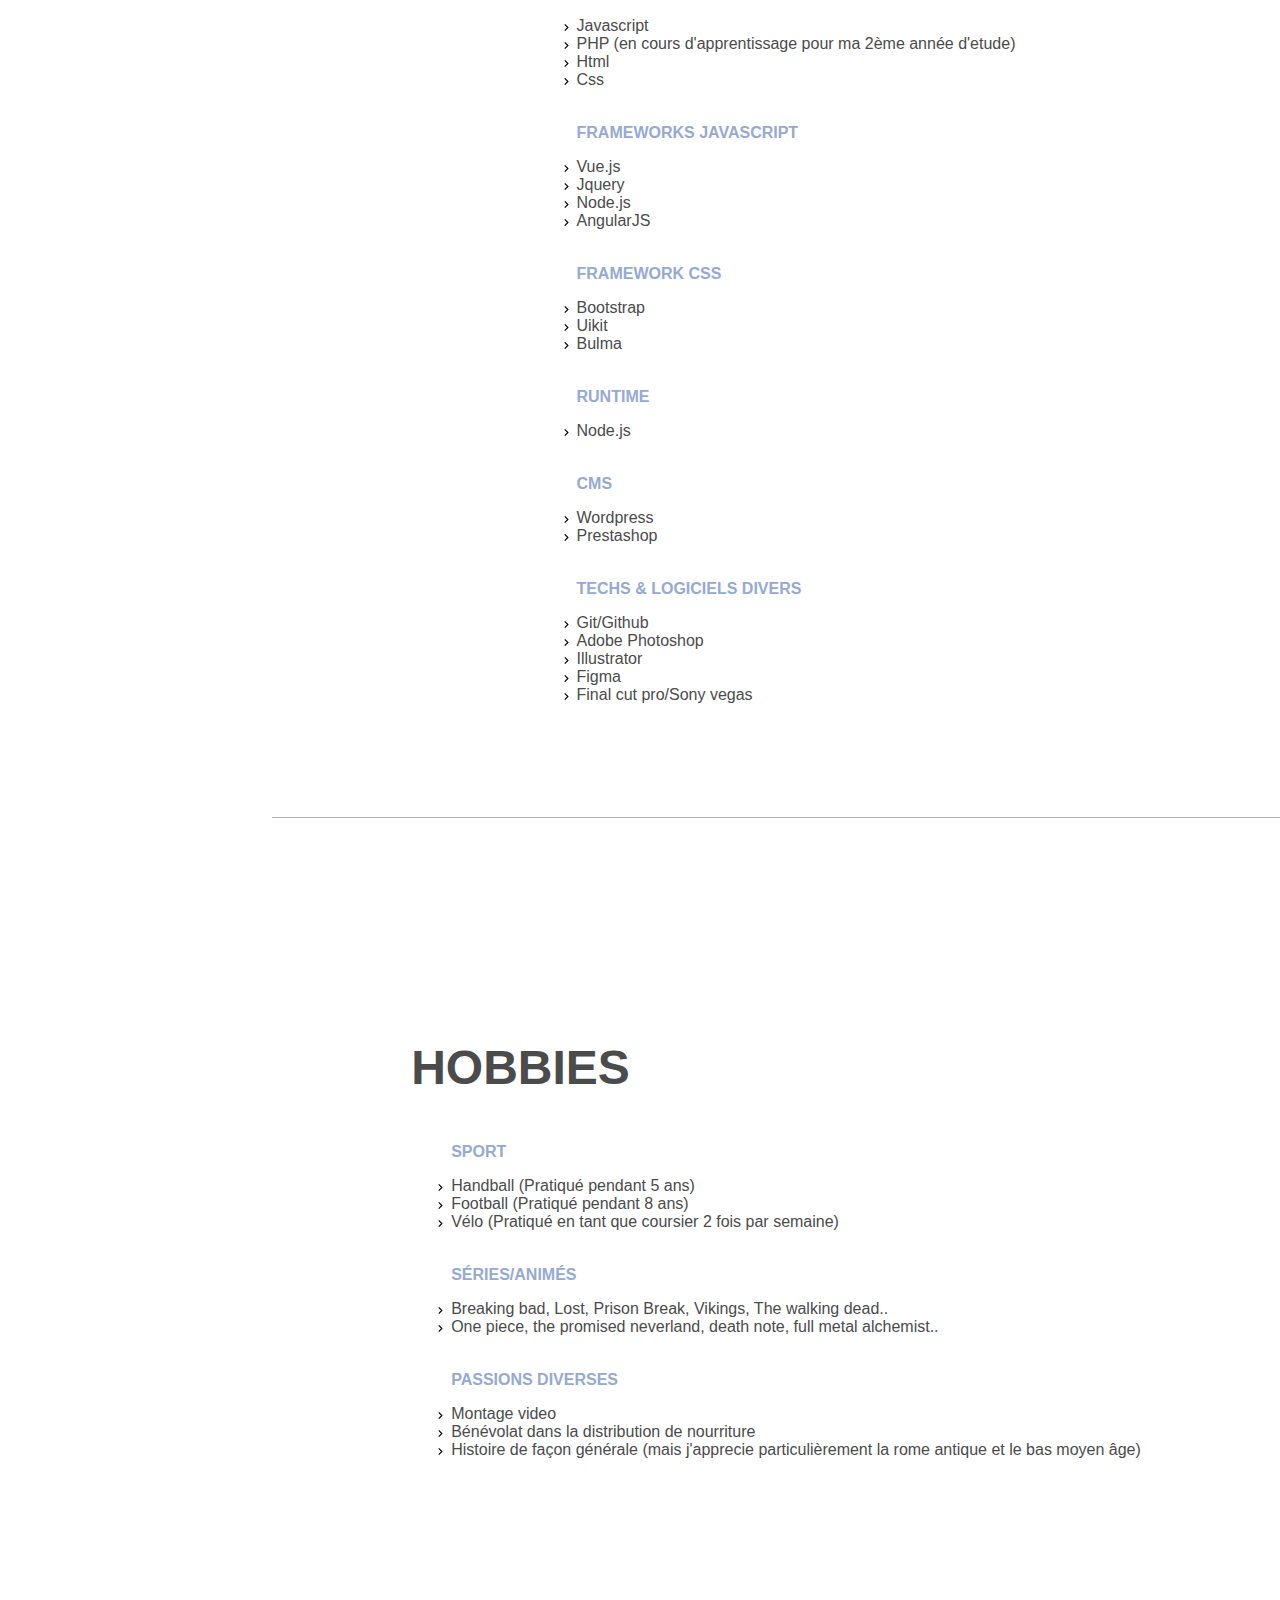
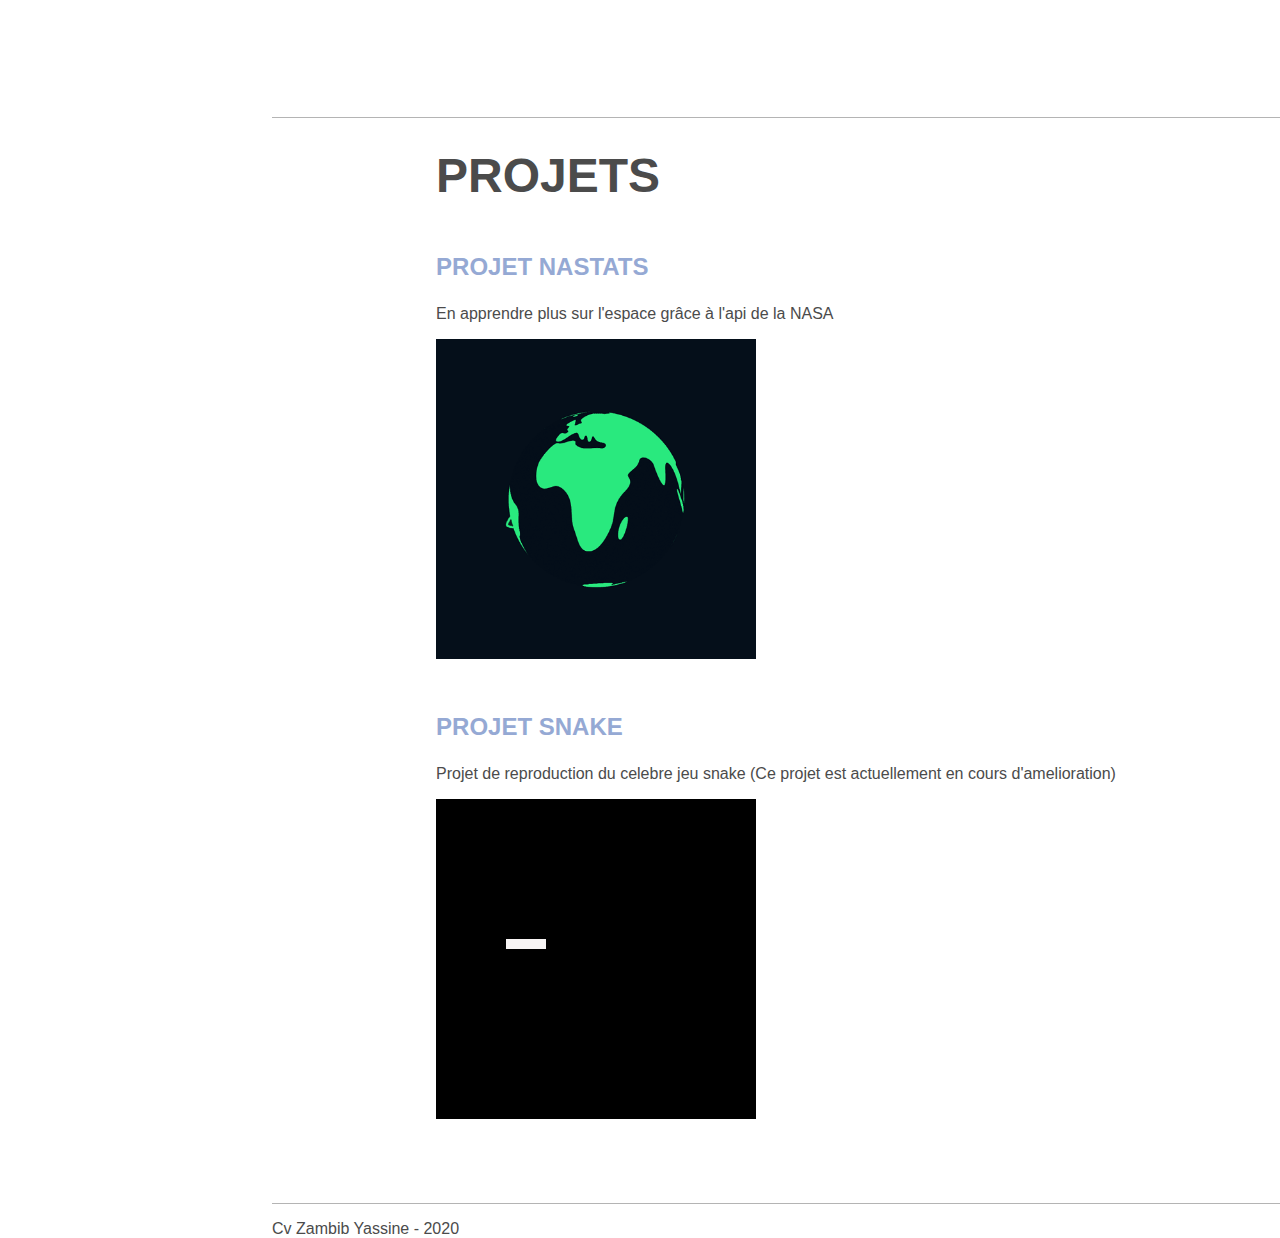
==== commit ec94d9d0: "removing 'container' from competence" ====
--- a/index.html
+++ b/index.html
@@ -165,7 +165,7 @@
         </section>
 
         <!-- Competences -->
-        <section id="competences-container">
+        <section id="competences">
             <div class="w-100">
                 <h2>Compétences</h2>
 
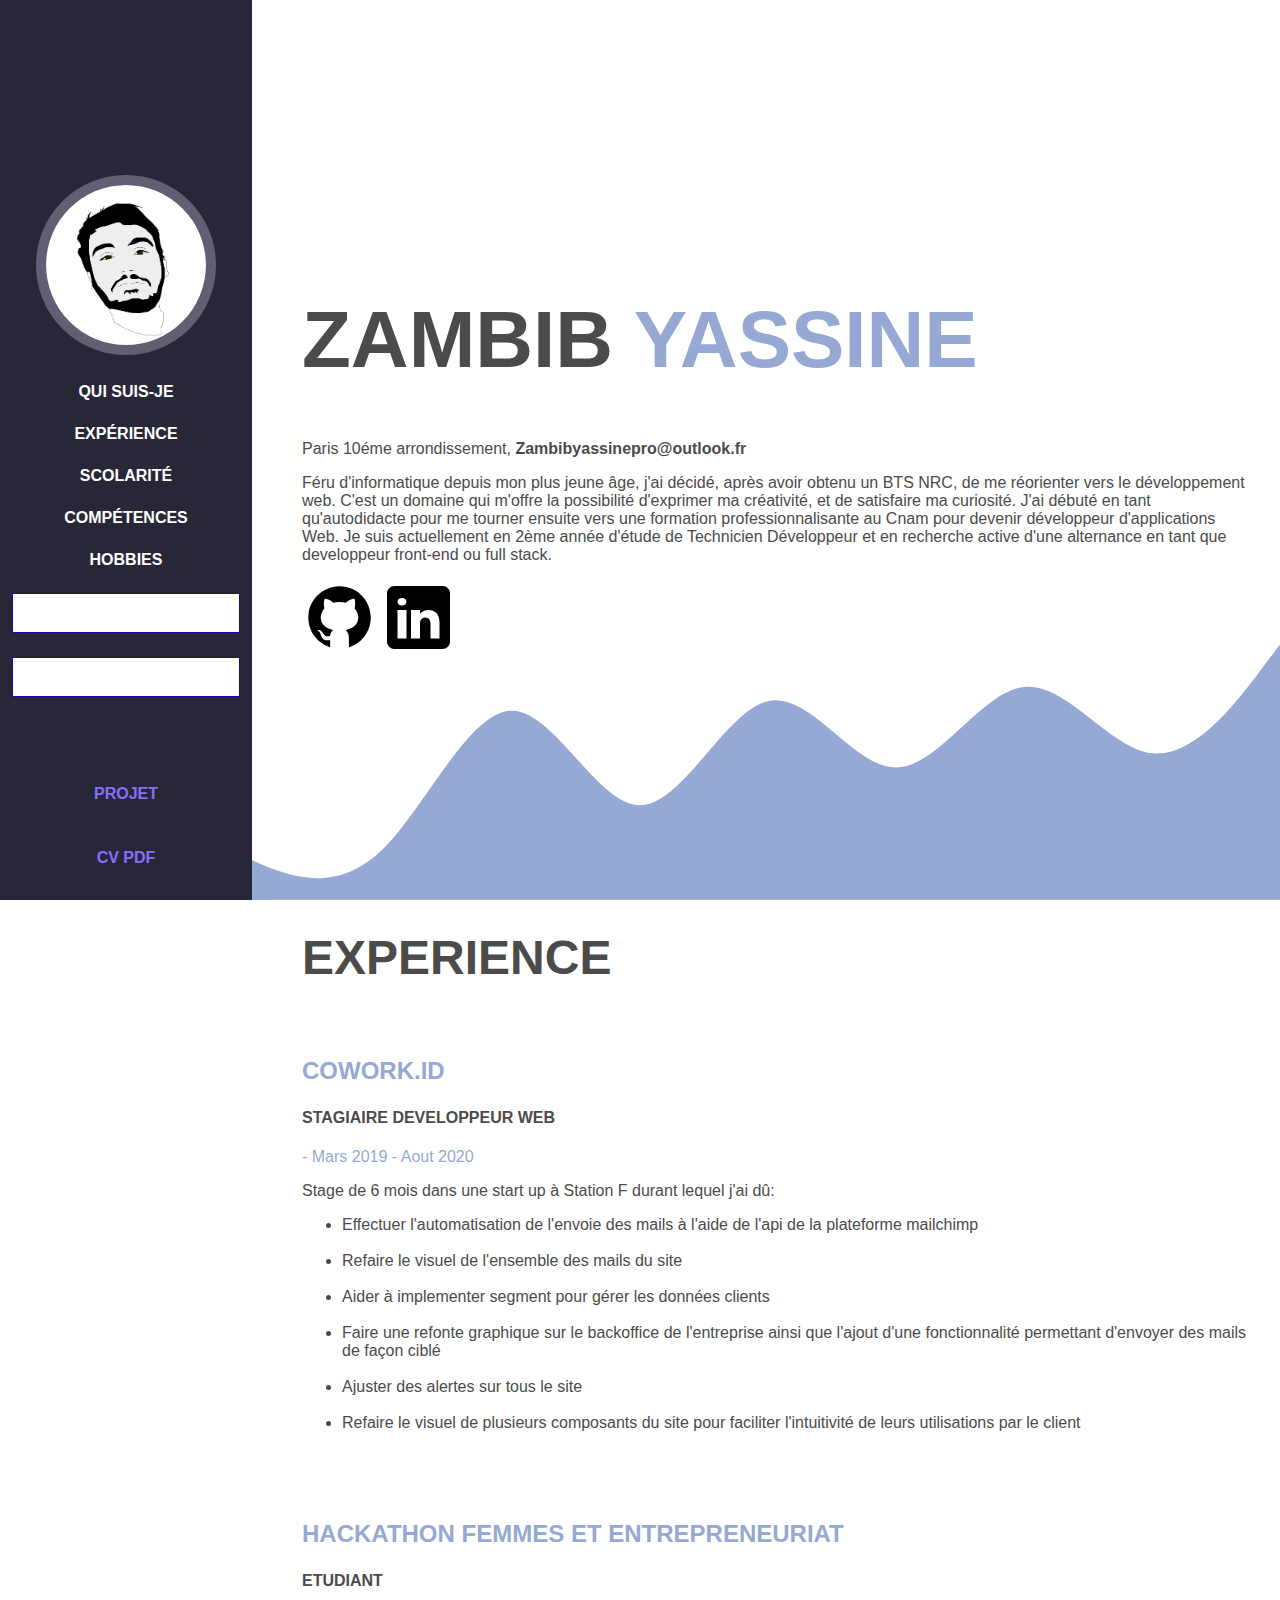
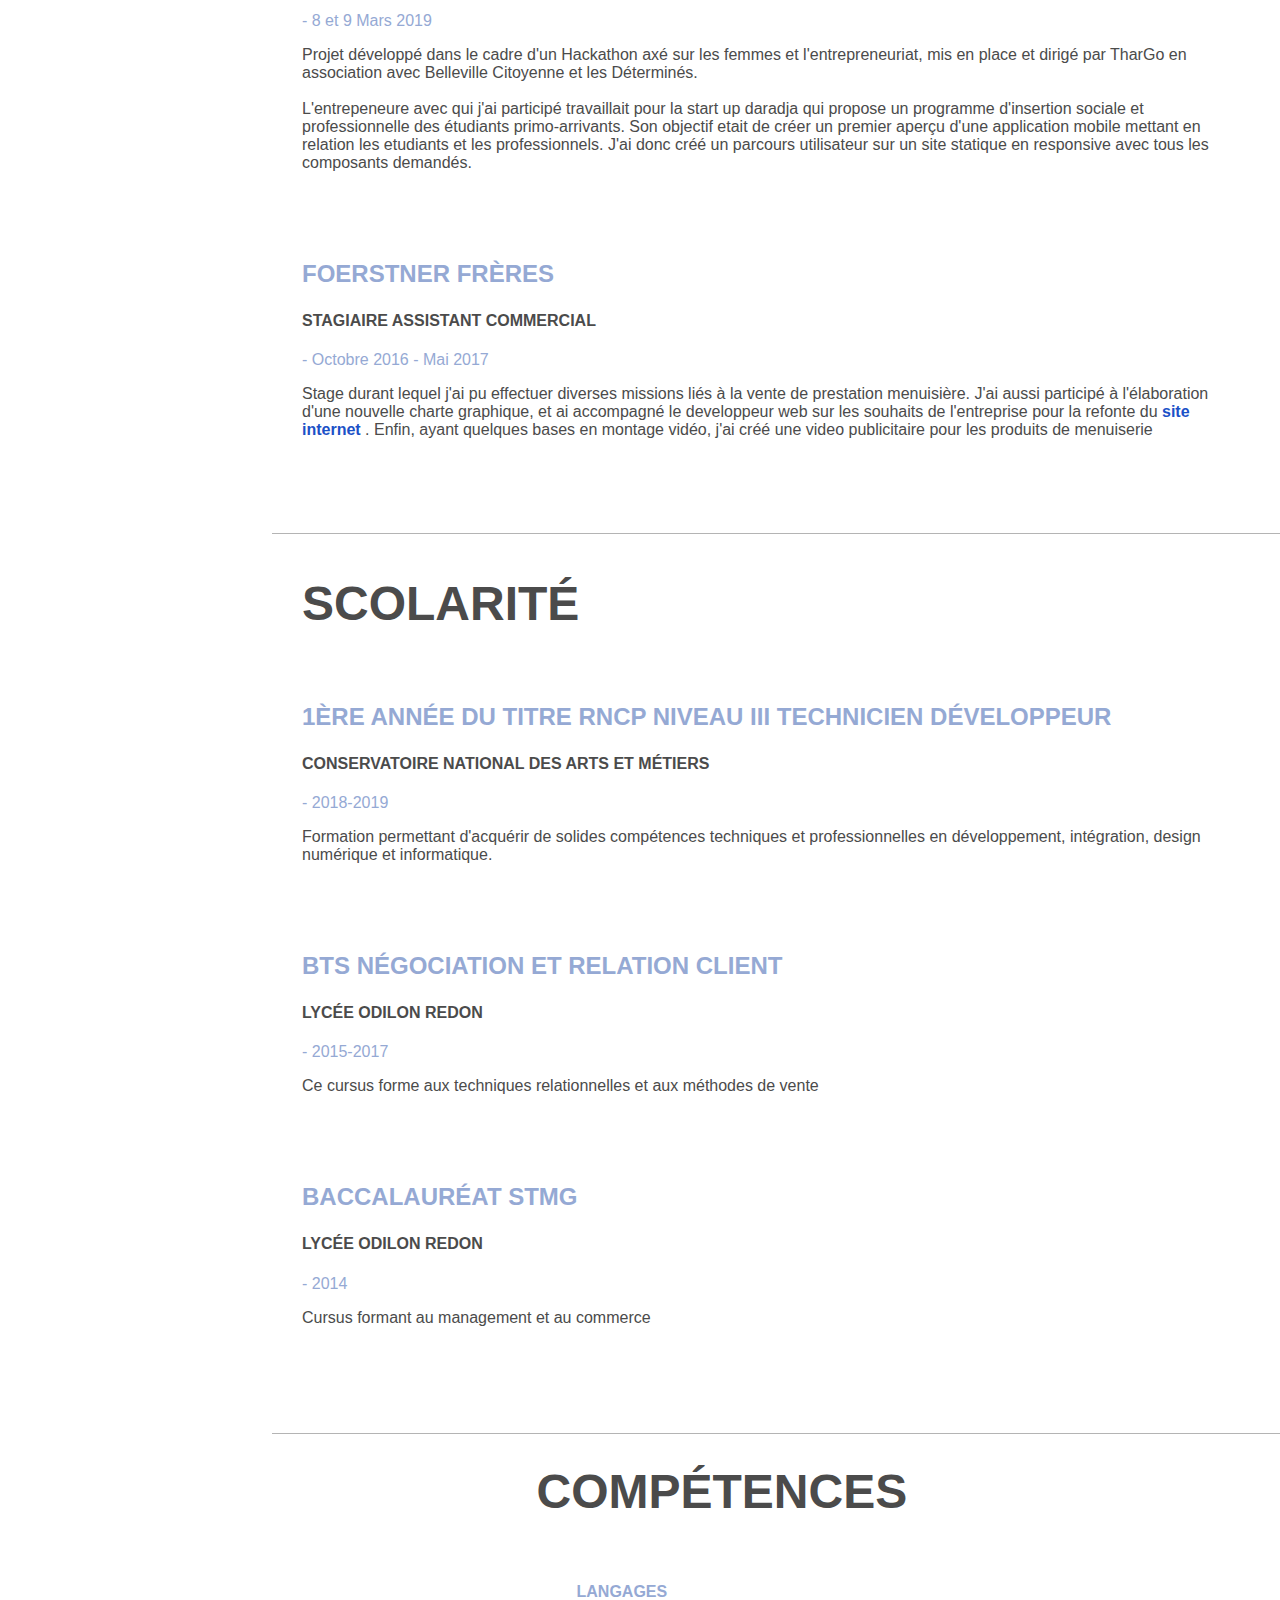
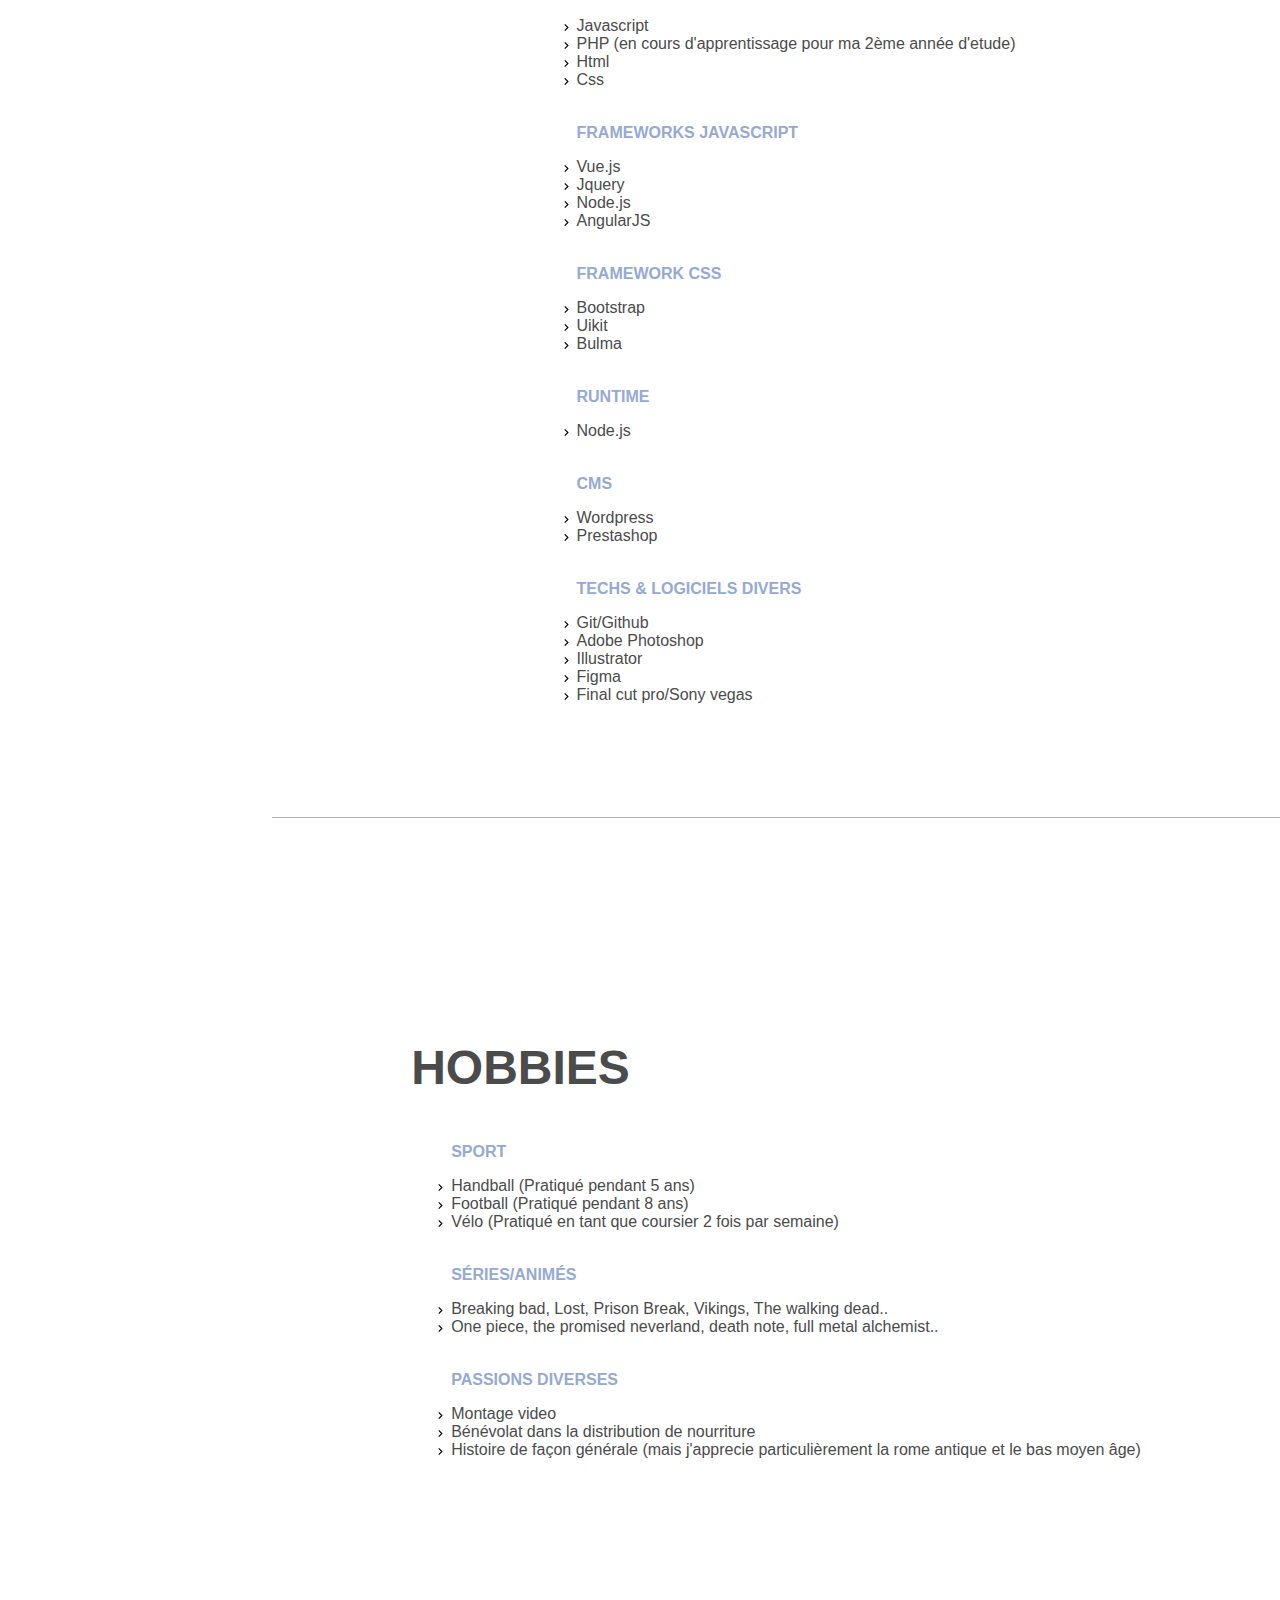
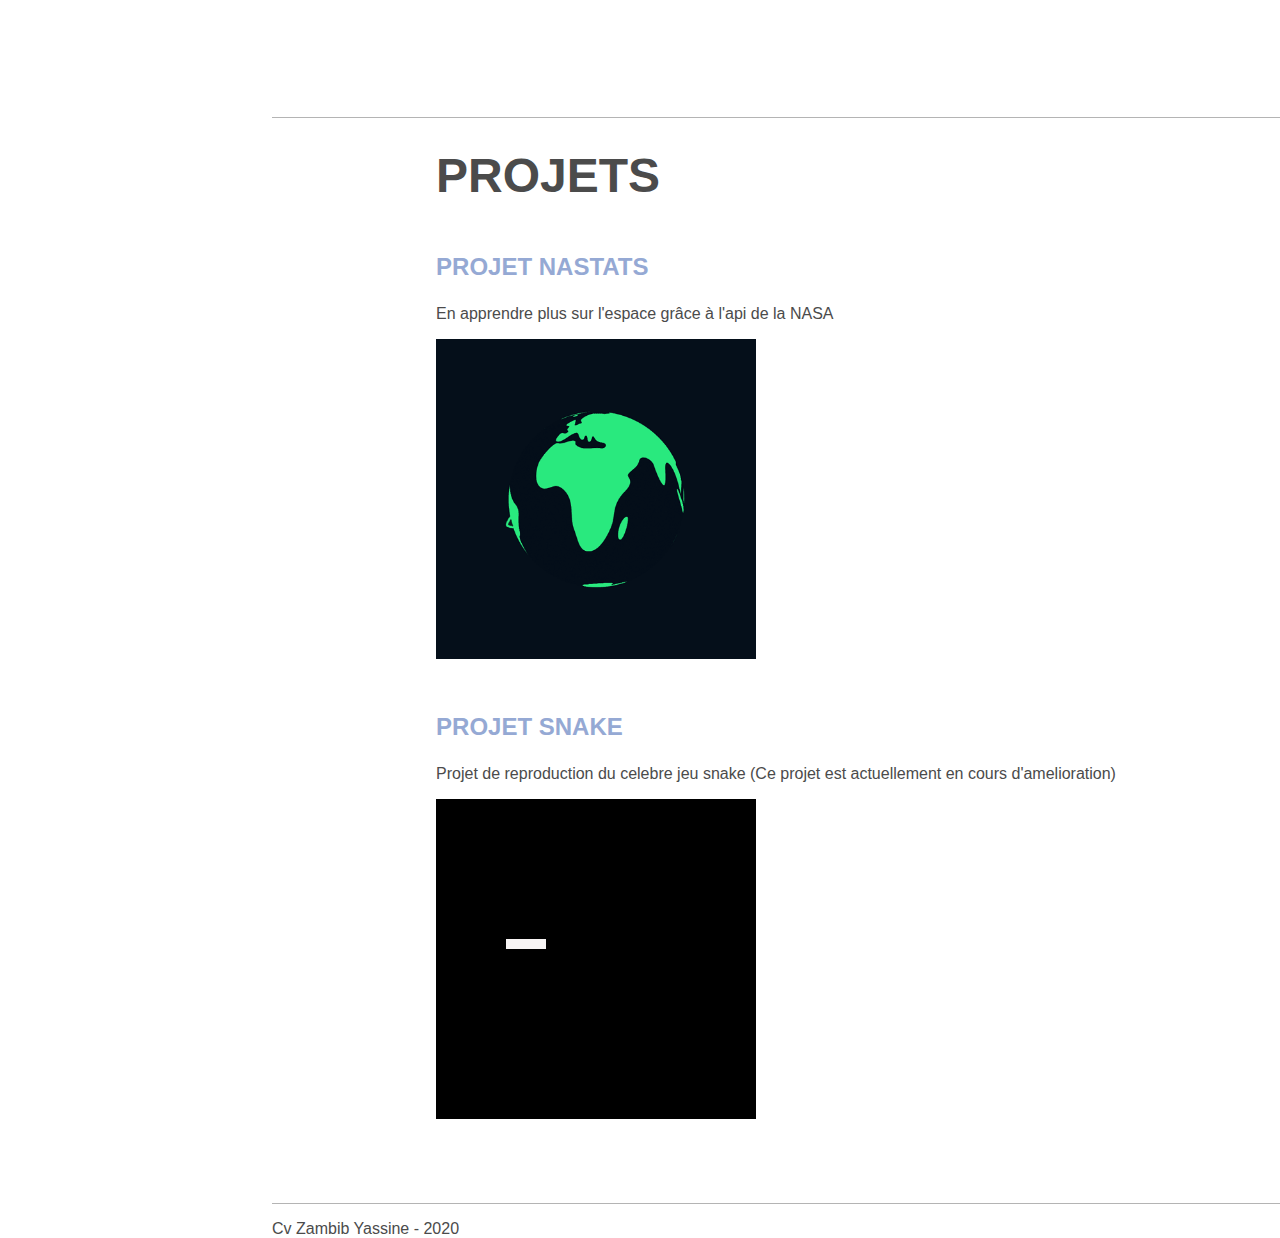
==== commit 41967c3e: "adding button to download cv pdf, adding background waves" ====
--- a/index.html
+++ b/index.html
@@ -39,7 +39,15 @@
             <li>
                 <a href="#projet" class="call-action">
                     <div style="height: 100%;" class="d-flex align-items-center p-0 m-0">
-                        Projets
+                        <p class="m-0">Projet</p>
+                    </div>
+                </a>
+            </li>
+            <li>
+                <a href="./assets/cv pdf/CV PDF Zambib Yassine.pdf" download="CV PDF Zambib Yassine.pdf" class="call-action">
+                    <div style="height: 100%;" class="d-flex align-items-center p-0 m-0">
+                        <p class="m-0">CV PDF</p>
+                        <!-- <img style="height: 25px; width: 25px;" src="./assets/images/download.svg" alt="icon download"> -->
                     </div>
                 </a>
             </li>
--- a/style.css
+++ b/style.css
@@ -12,6 +12,9 @@
   overflow-x: hidden;
   font-family: Muli, -apple-system, BlinkMacSystemFont, "Segoe UI", Roboto, "Helvetica Neue", Arial, sans-serif, "Apple Color Emoji", "Segoe UI Emoji", "Segoe UI Symbol", "Noto Color Emoji";
   color: #4b4b4b;
+  background-image: url("/assets/images/wave.svg");
+  background-repeat: no-repeat;
+  background-position: right bottom;
 }
 
 .main {
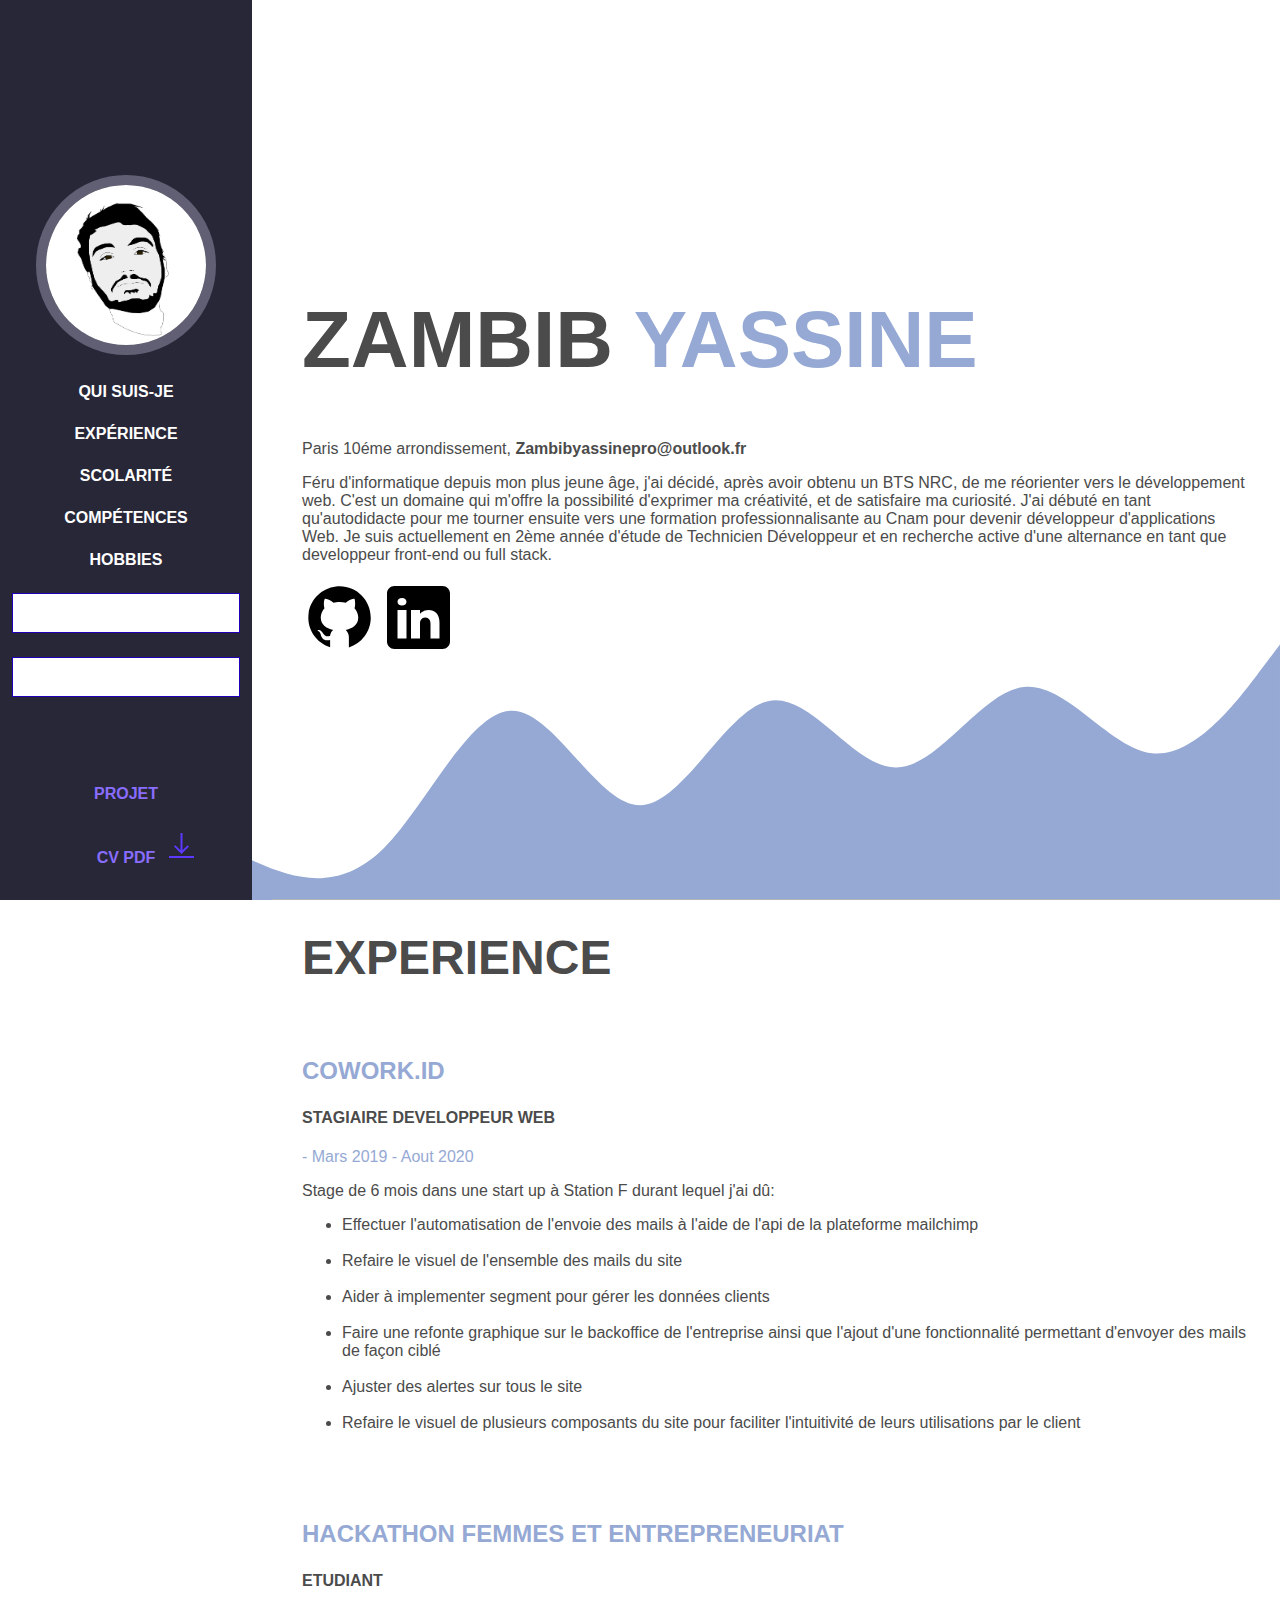
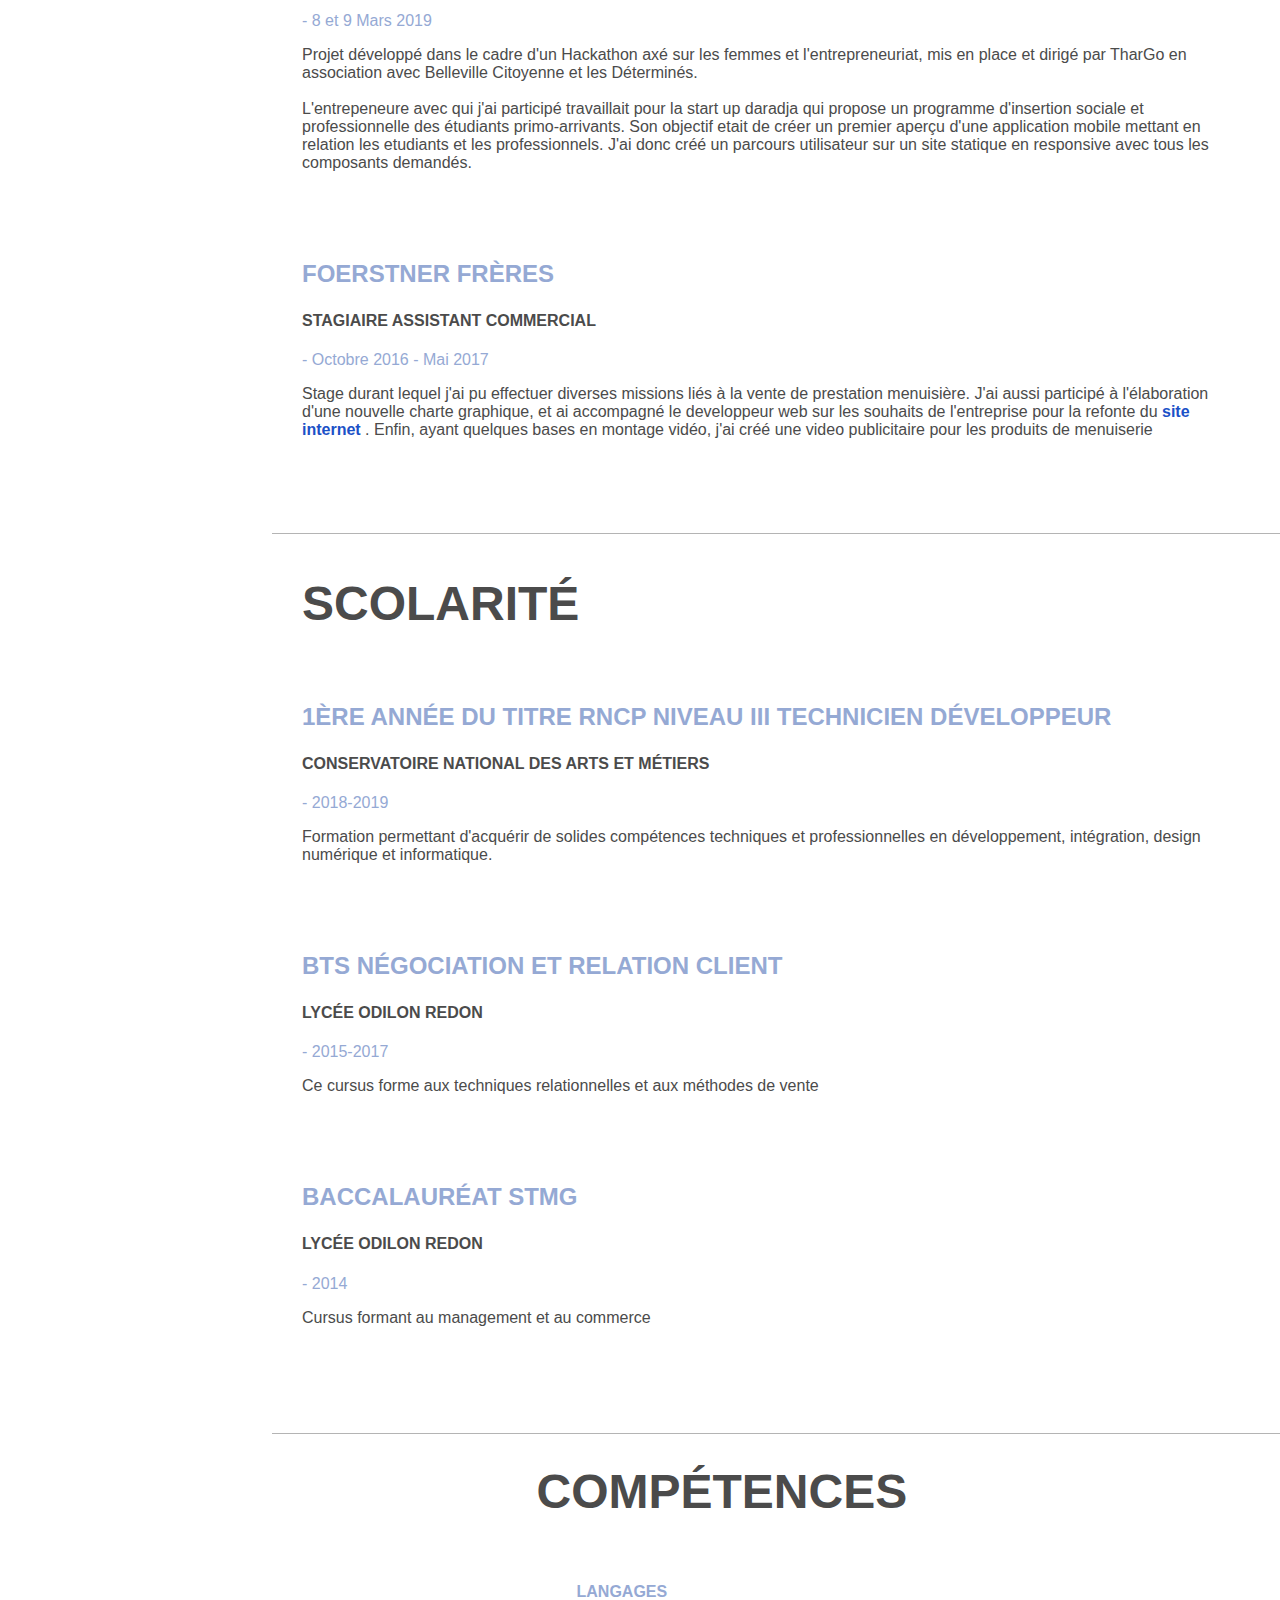
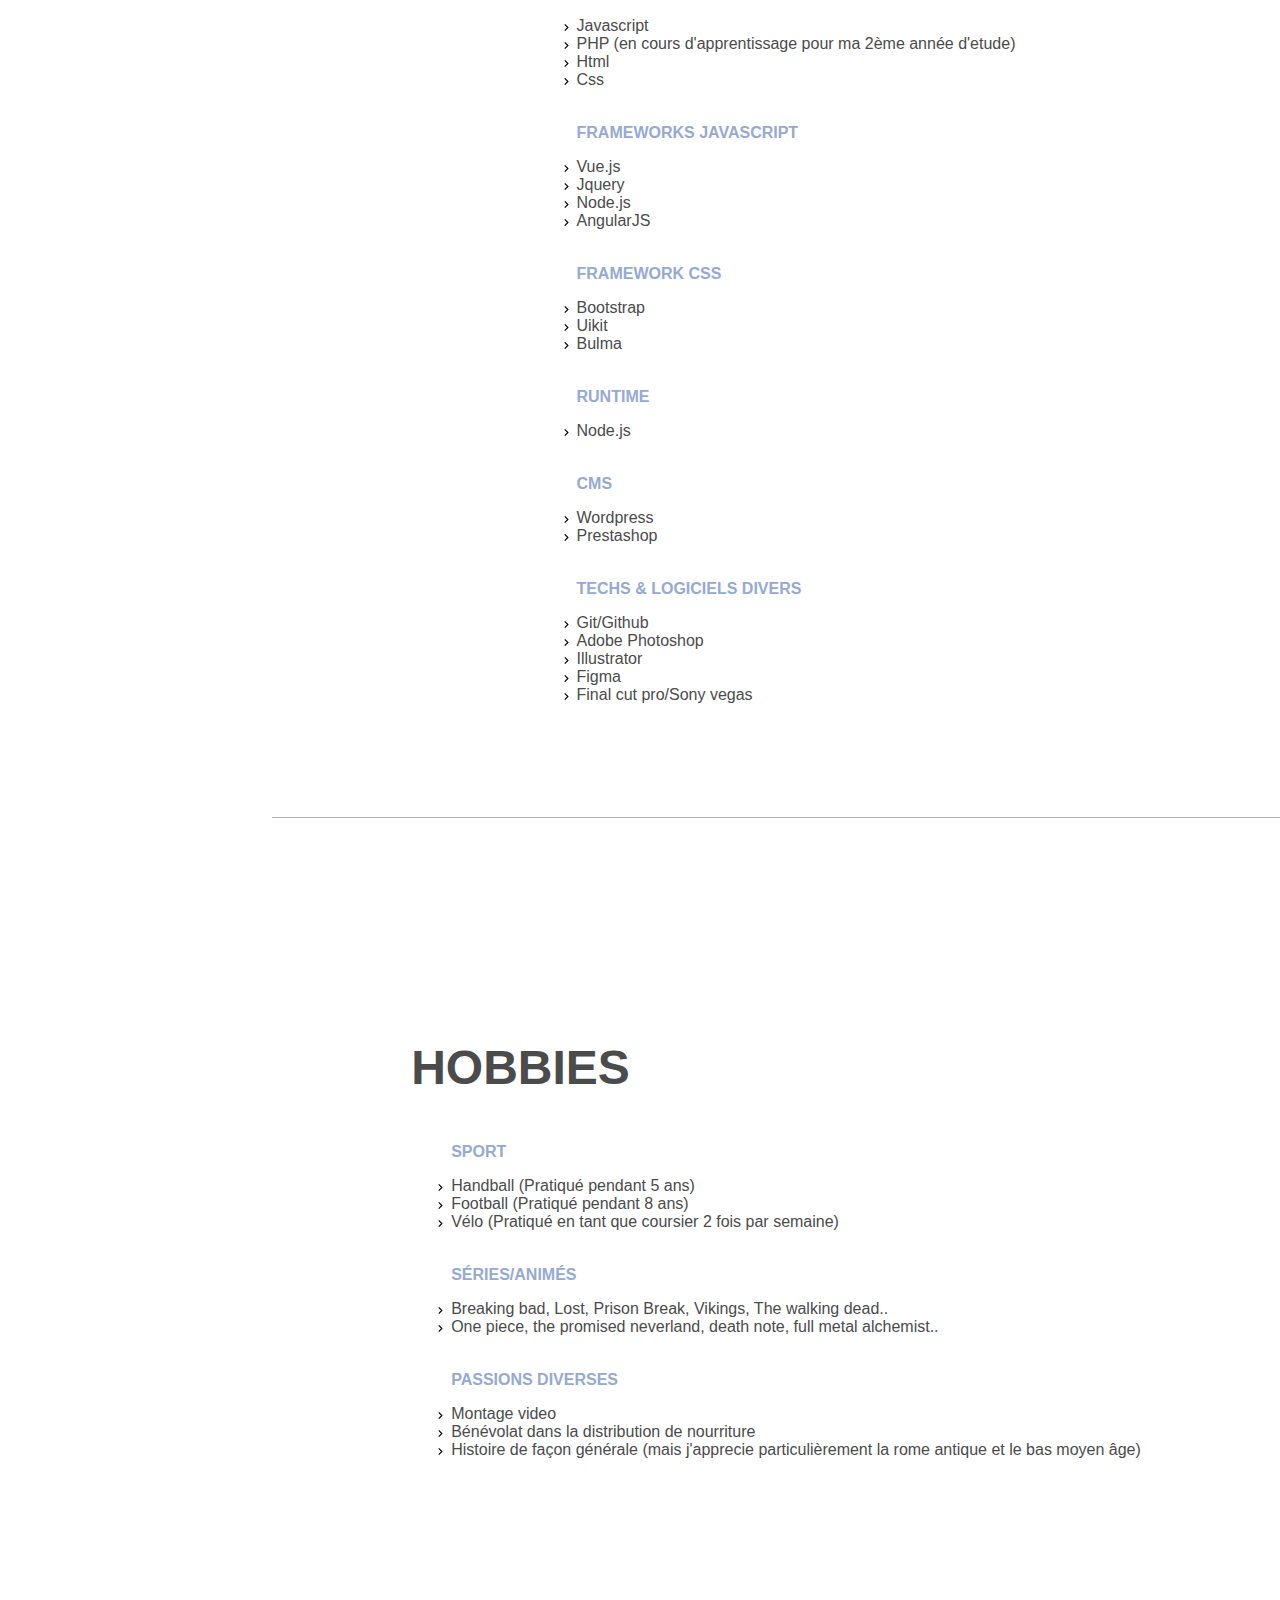
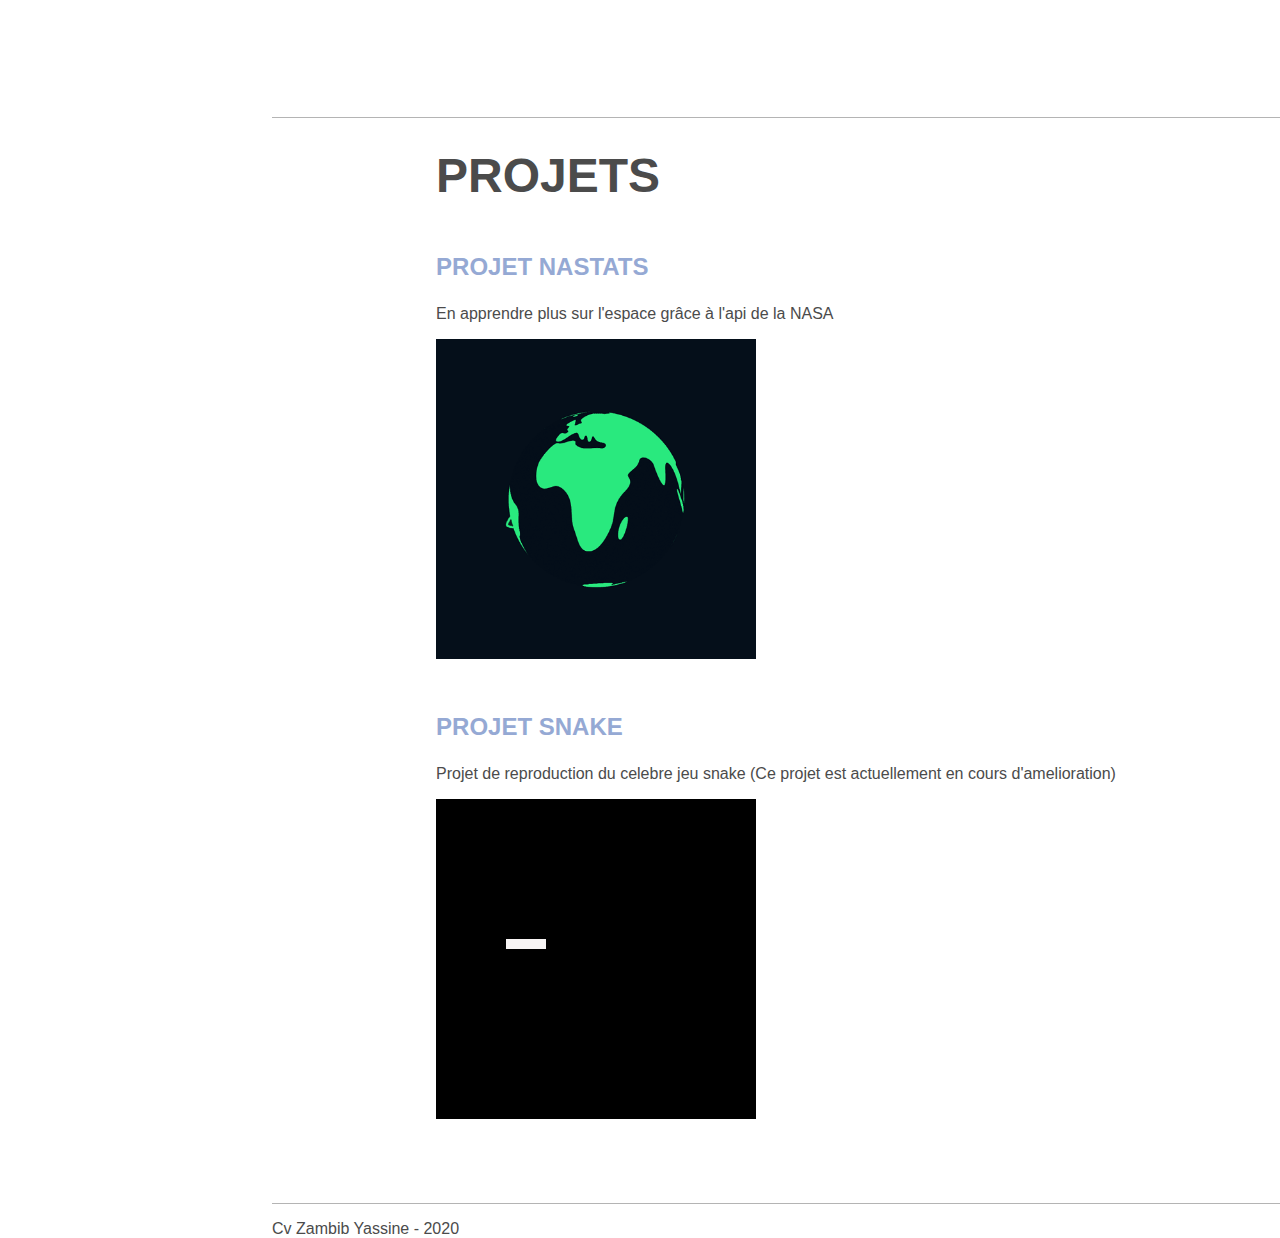
==== commit 5f5184aa: "changing path background image" ====
--- a/index.html
+++ b/index.html
@@ -45,9 +45,9 @@
             </li>
             <li>
                 <a href="./assets/cv pdf/CV PDF Zambib Yassine.pdf" download="CV PDF Zambib Yassine.pdf" class="call-action">
-                    <div style="height: 100%;" class="d-flex align-items-center p-0 m-0">
+                    <div style="height: 100%; position: relative;" class="d-flex align-items-center p-0 m-0">
                         <p class="m-0">CV PDF</p>
-                        <!-- <img style="height: 25px; width: 25px;" src="./assets/images/download.svg" alt="icon download"> -->
+                        <img style="height: 25px; width: 25px; position: absolute; right: 20%" src="./assets/images/download.svg" alt="icon download">
                     </div>
                 </a>
             </li>
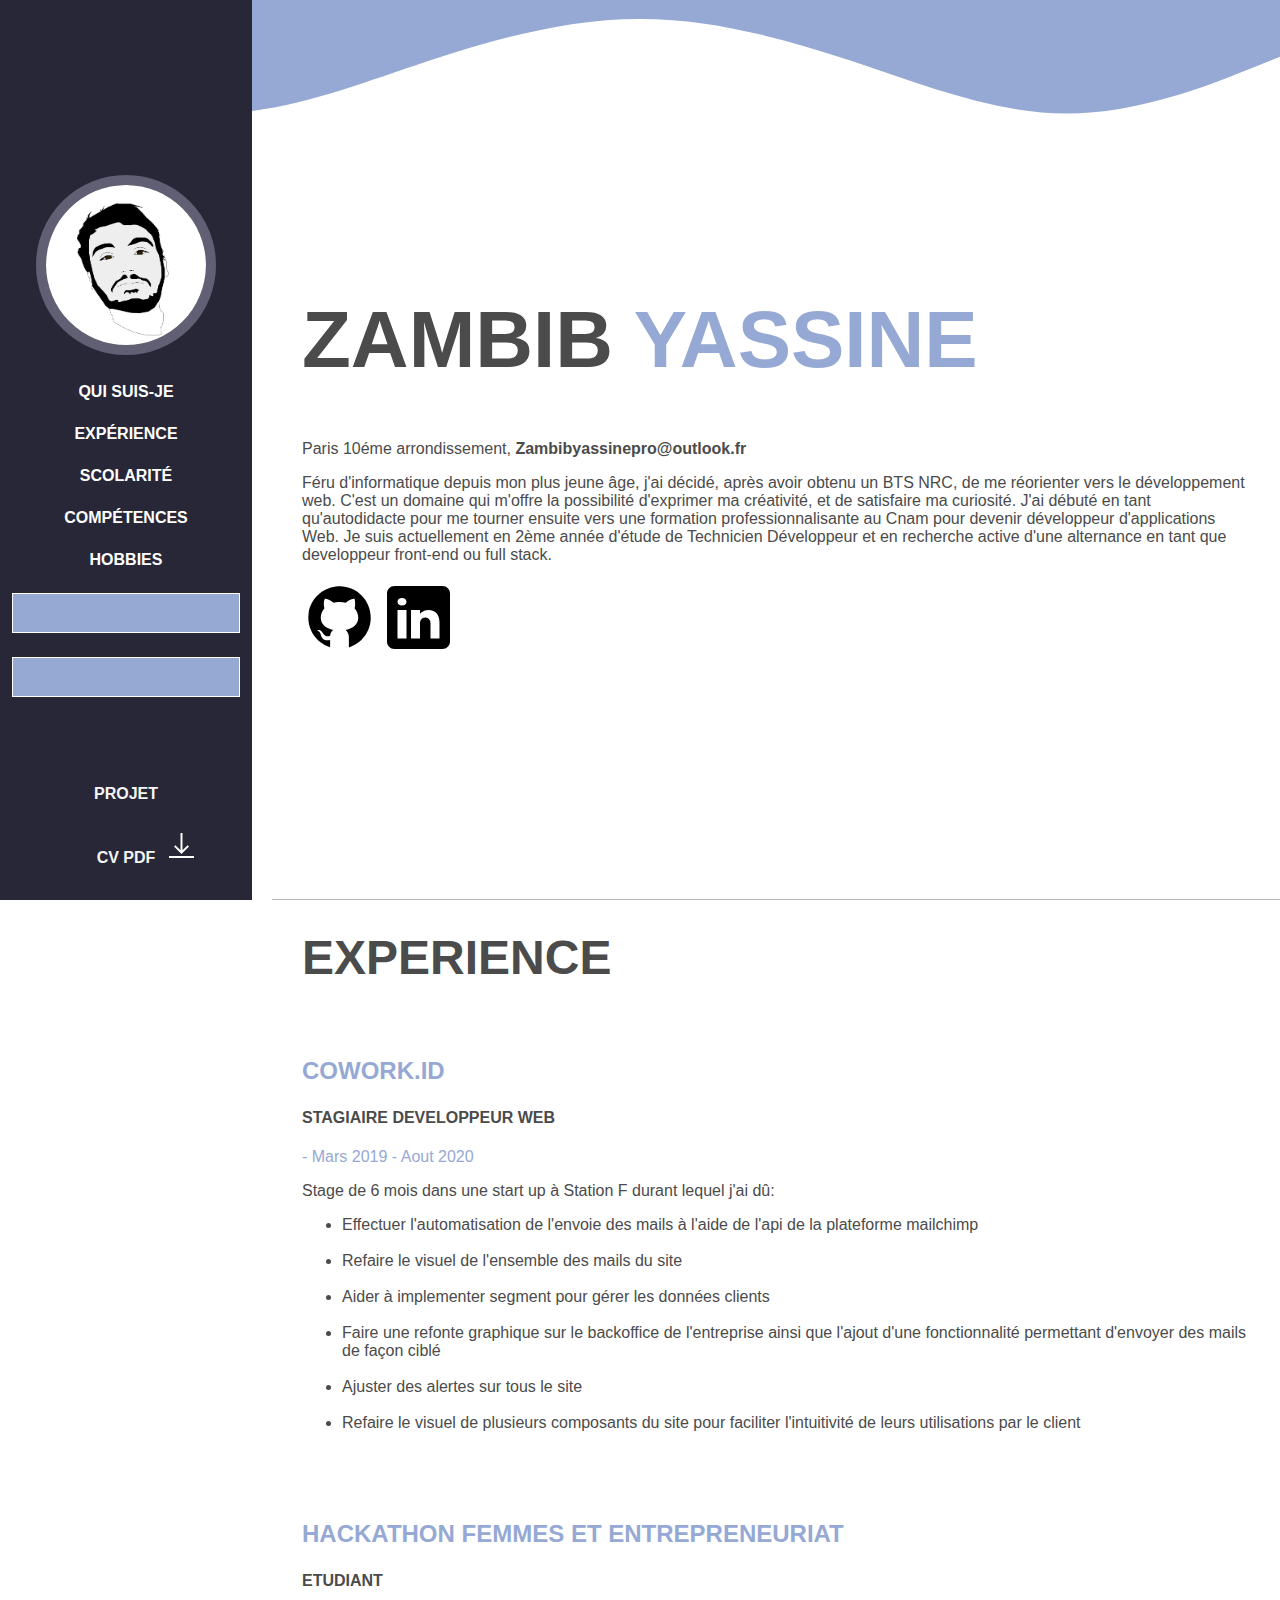
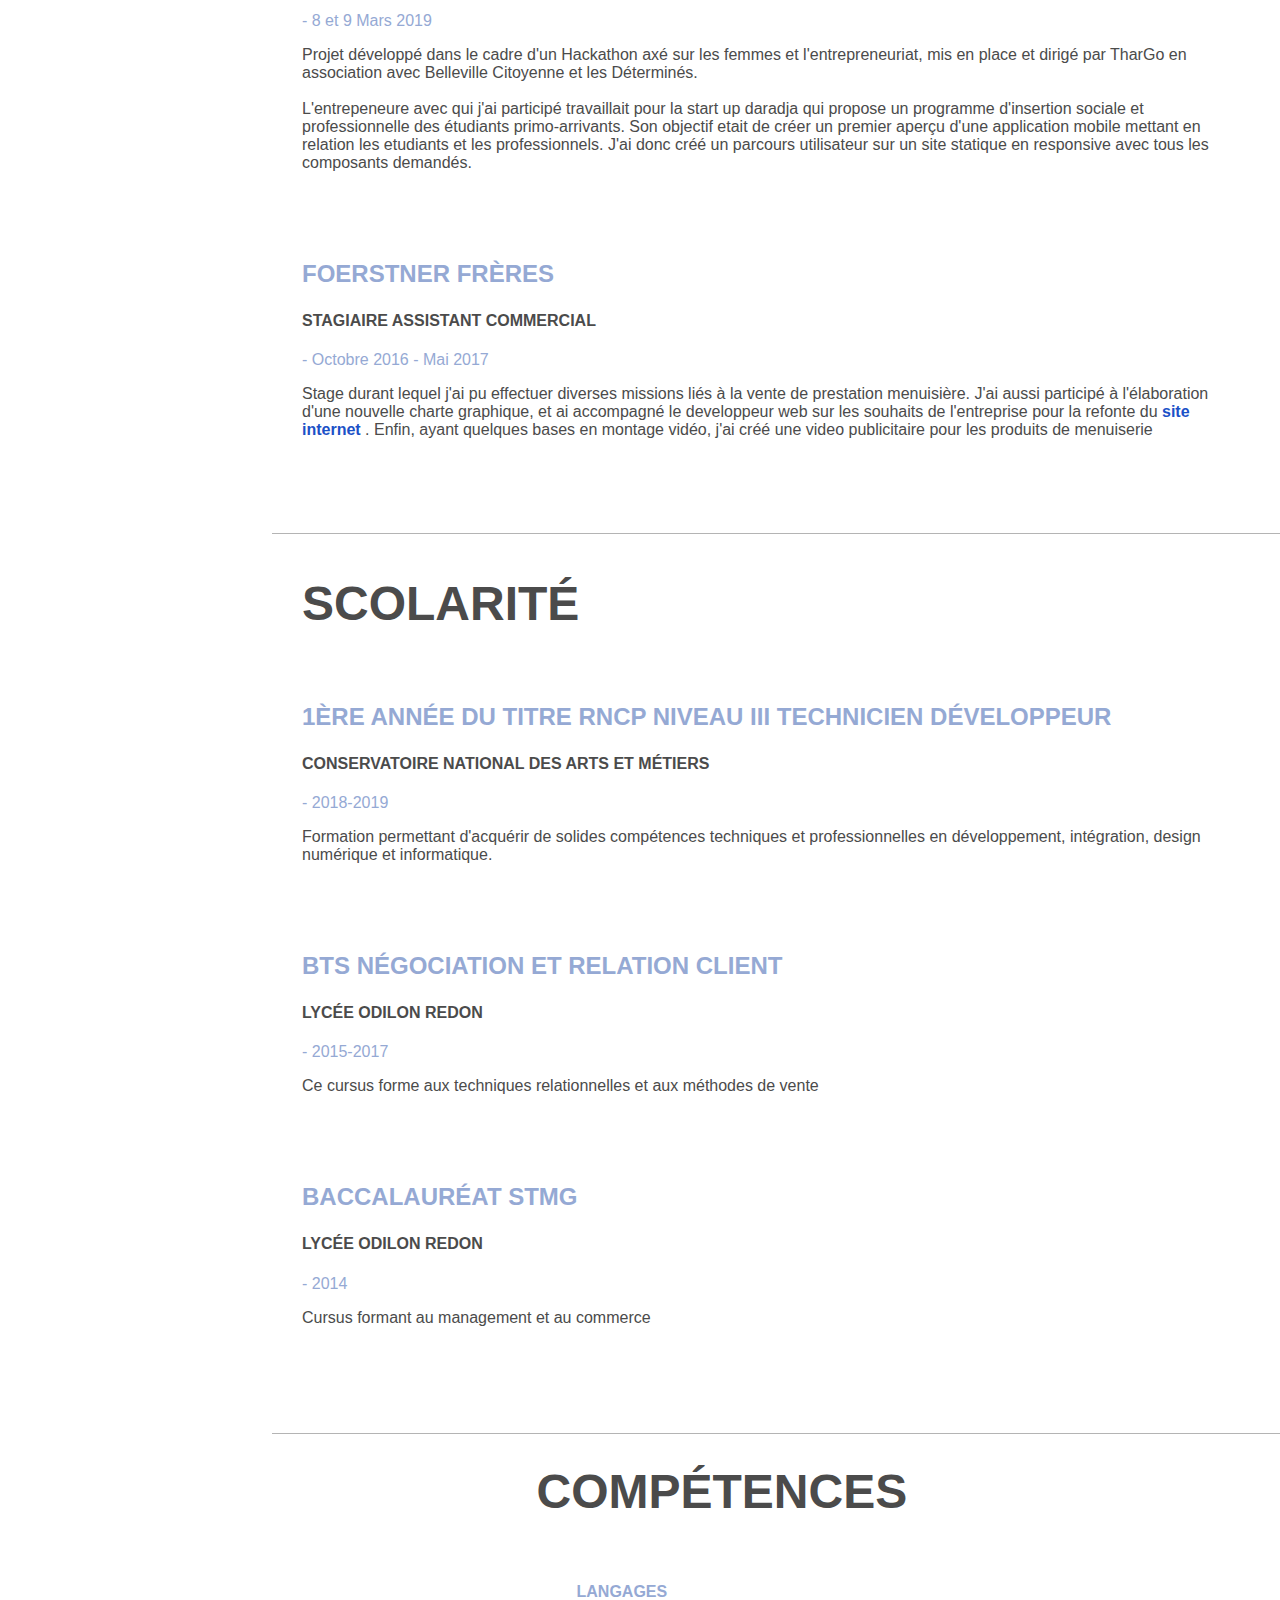
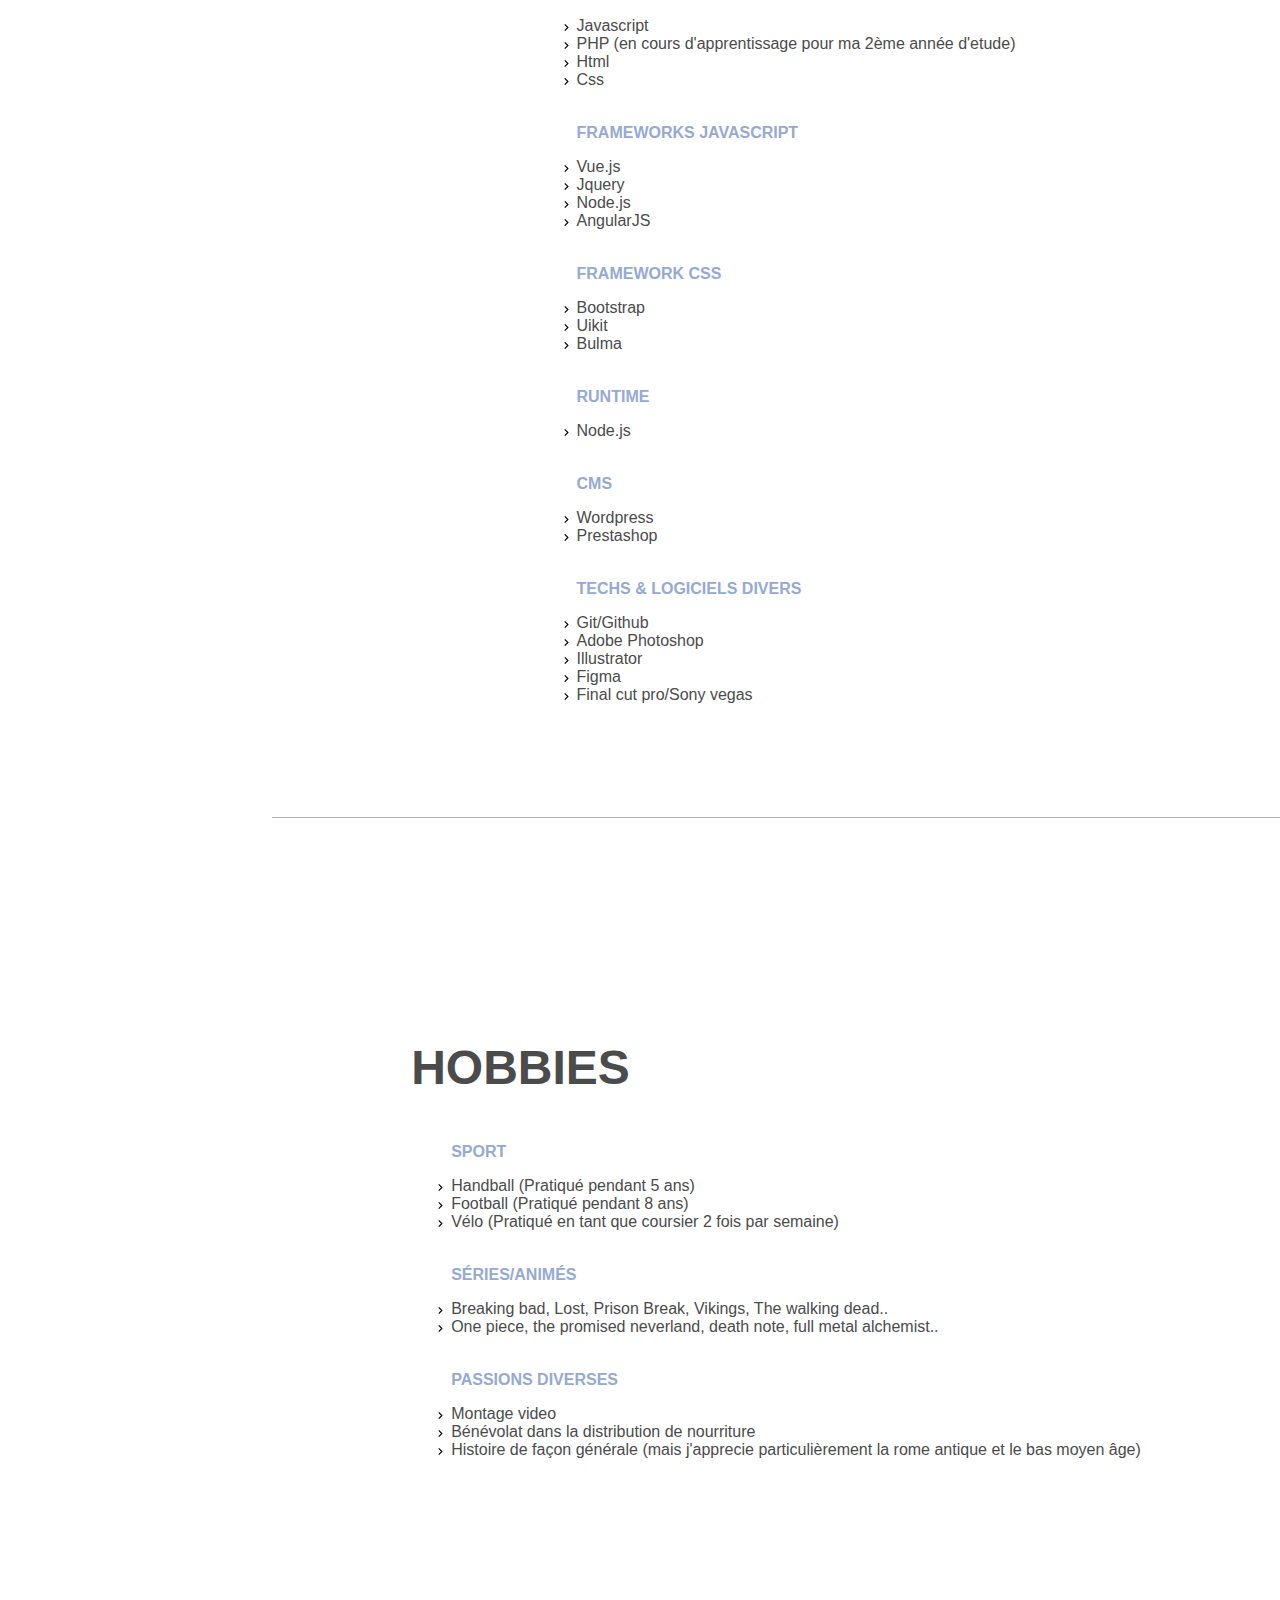
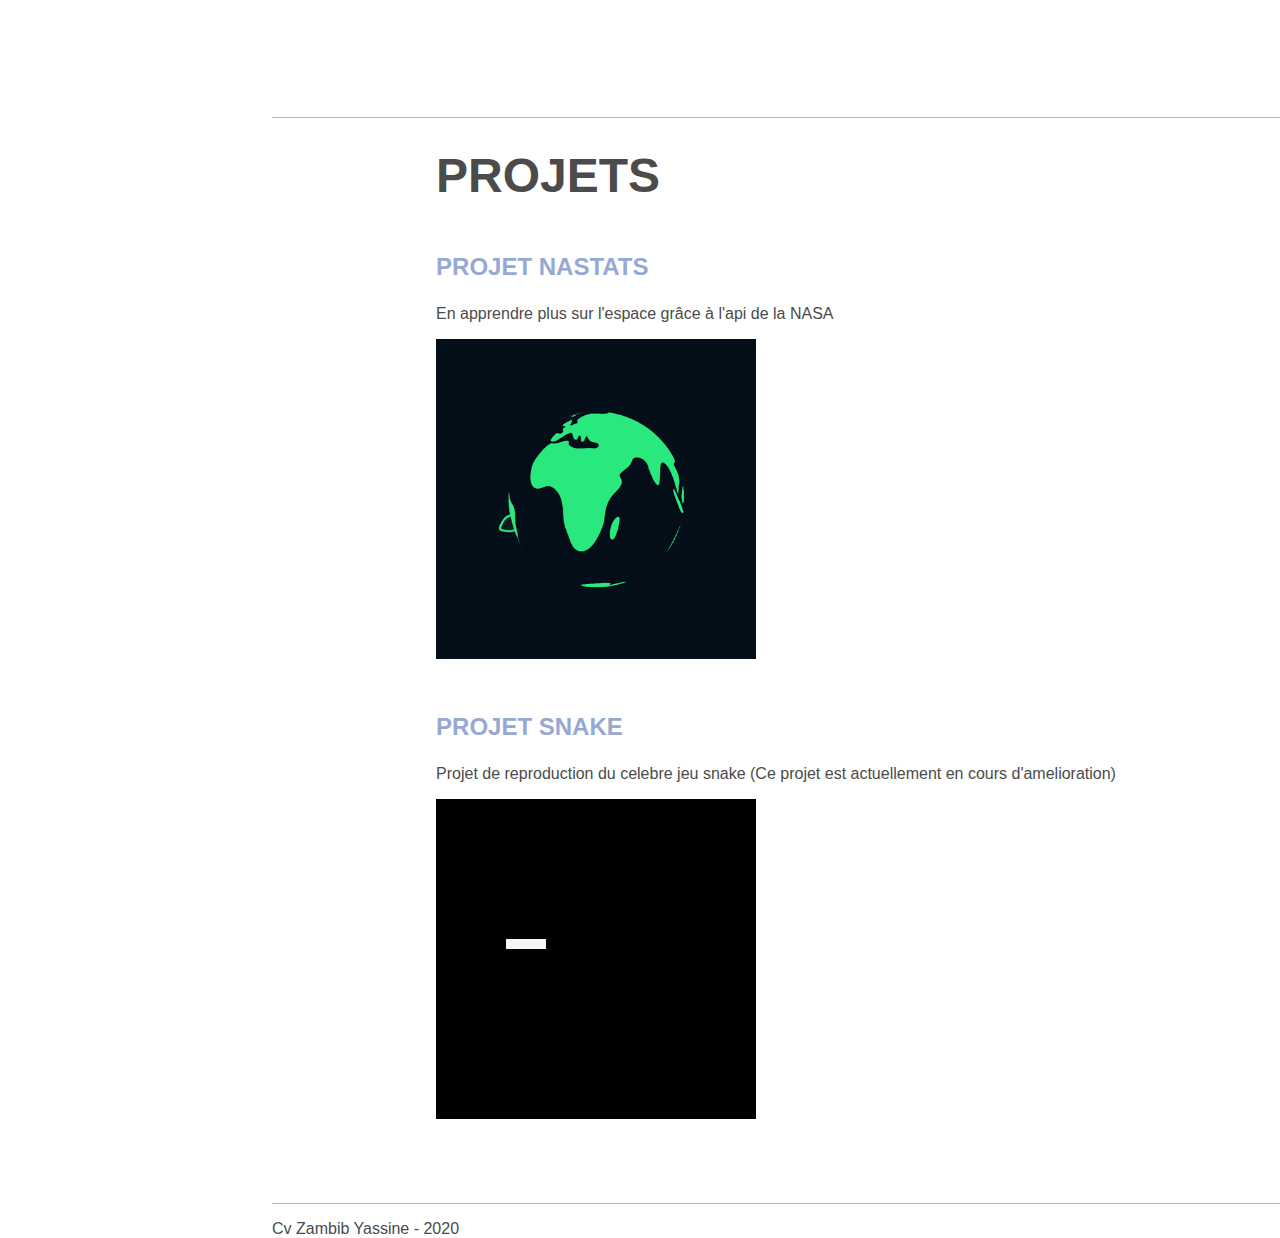
==== commit f20535d7: "changing color navbar" ====
--- a/index.html
+++ b/index.html
@@ -4,7 +4,7 @@
 <head>
     <meta charset="utf-8">
     <meta http-equiv="X-UA-Compatible" content="IE=edge">
-    <title></title>
+    <title>Cv Zambib Yassine</title>
     <meta name="description" content="">
     <meta name="viewport" content="width=device-width, initial-scale=1">
     <link rel="stylesheet" href="https://cdn.jsdelivr.net/npm/bootstrap@4.5.3/dist/css/bootstrap.min.css" integrity="sha384-TX8t27EcRE3e/ihU7zmQxVncDAy5uIKz4rEkgIXeMed4M0jlfIDPvg6uqKI2xXr2" crossorigin="anonymous">
@@ -67,7 +67,7 @@
                     active d'une alternance en tant que developpeur front-end ou full stack.
                 </p>
                 <div>
-                    <a href="https://github.com/yassinezb" target="_blank"><img src="assets/images/github75.svg"></a>
+                    <a href="https://github.com/Yassdev75" target="_blank"><img src="assets/images/github75.svg"></a>
                     <a href="https://www.linkedin.com/in/yassine-zambib-2bb371119/" target="_blank"><img src="assets/images/linkedin.svg"></a>
                 </div>
             </div>
--- a/style.css
+++ b/style.css
@@ -12,9 +12,9 @@
   overflow-x: hidden;
   font-family: Muli, -apple-system, BlinkMacSystemFont, "Segoe UI", Roboto, "Helvetica Neue", Arial, sans-serif, "Apple Color Emoji", "Segoe UI Emoji", "Segoe UI Symbol", "Noto Color Emoji";
   color: #4b4b4b;
-  background-image: url("/assets/images/wave.svg");
+  background-image: url("assets/images/wave.svg");
   background-repeat: no-repeat;
-  background-position: right bottom;
+  background-position: right top;
 }
 
 .main {
@@ -98,20 +98,20 @@
   font-weight: bold;
 }
 nav ul li a:hover {
-  color: #886dff;
+  color: #bca8e9;
 }
 nav ul li .call-action {
   width: 100%;
   height: 40px;
   padding: 0;
   margin: 0;
-  border: solid 1px #2200b9;
+  border: solid 1px white;
   box-sizing: border-box;
-  color: #886dff;
-  background-color: white;
+  background-color: #95a9d3;
+  color: whitesmoke;
 }
 nav ul li .call-action:hover {
-  background-color: #5d39ff;
+  background-color: #9282B6;
   color: white;
   transition: ease-in-out 0.3s;
 }
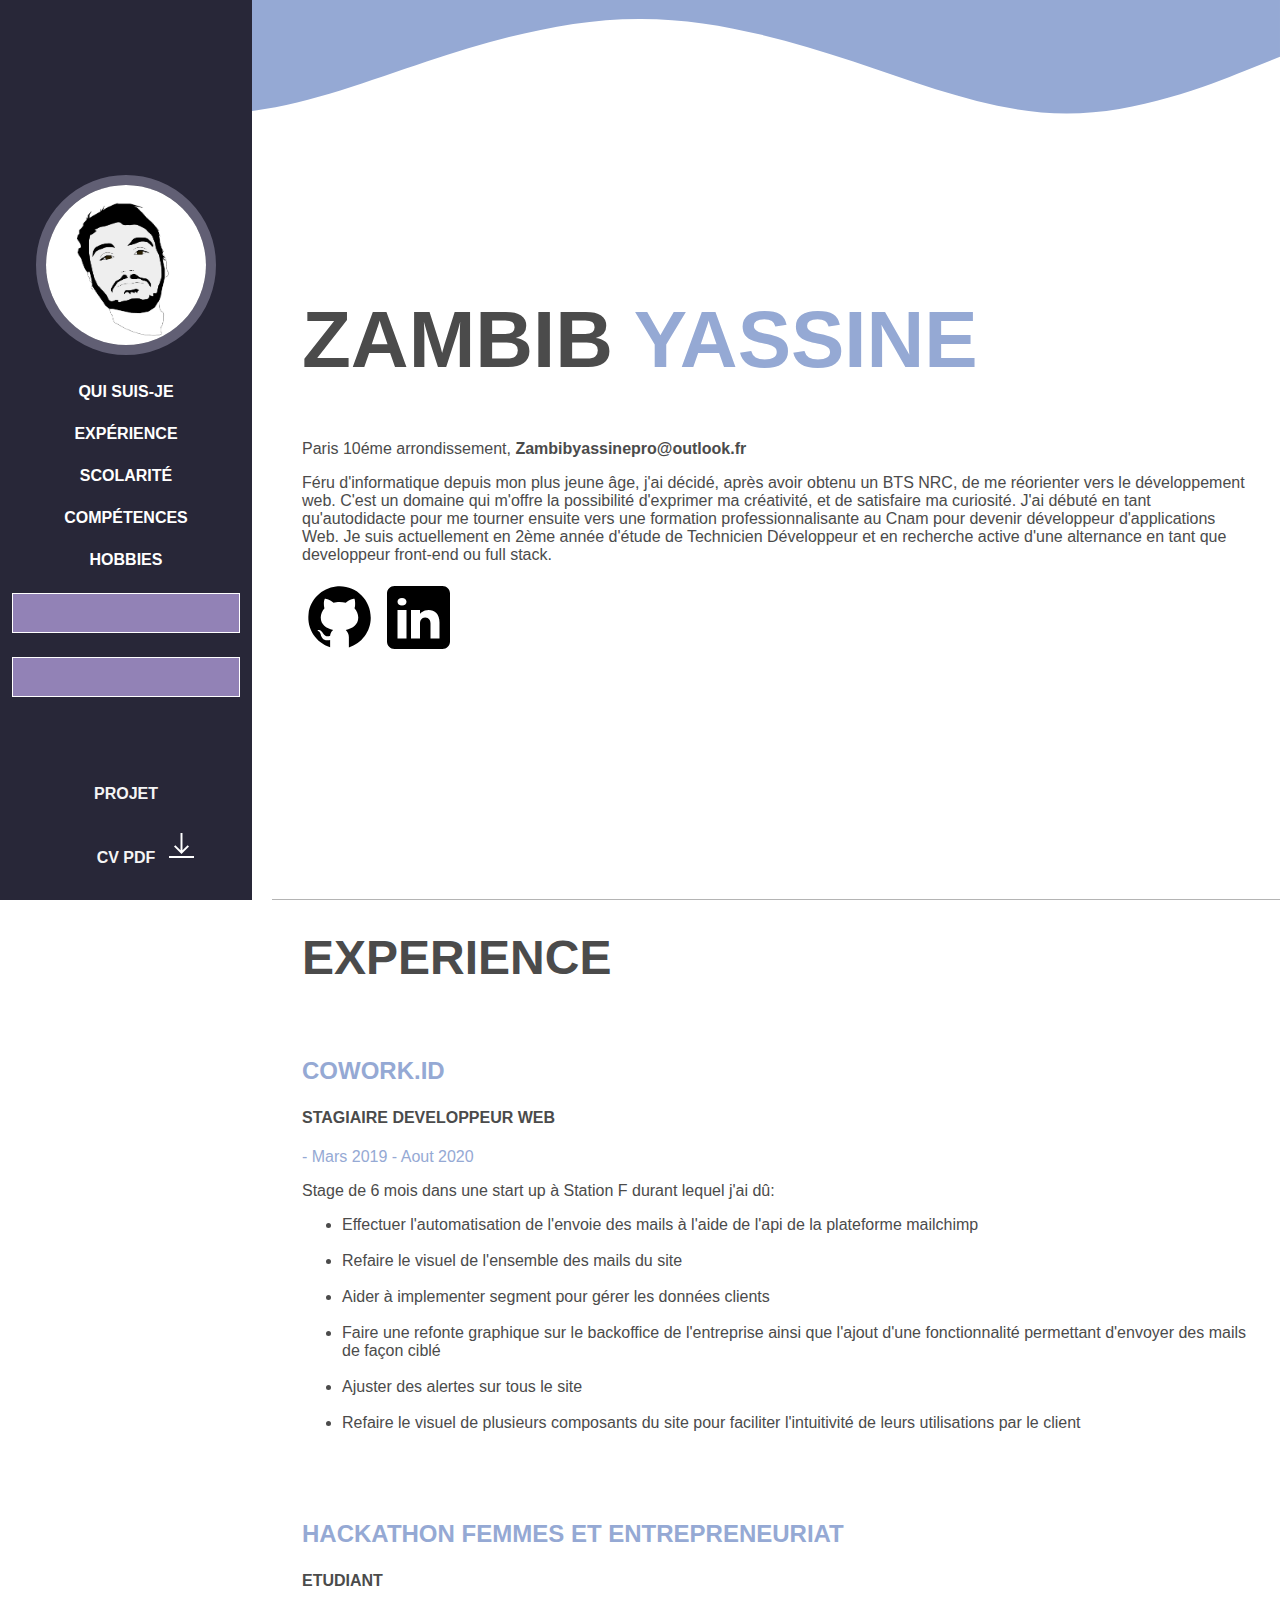
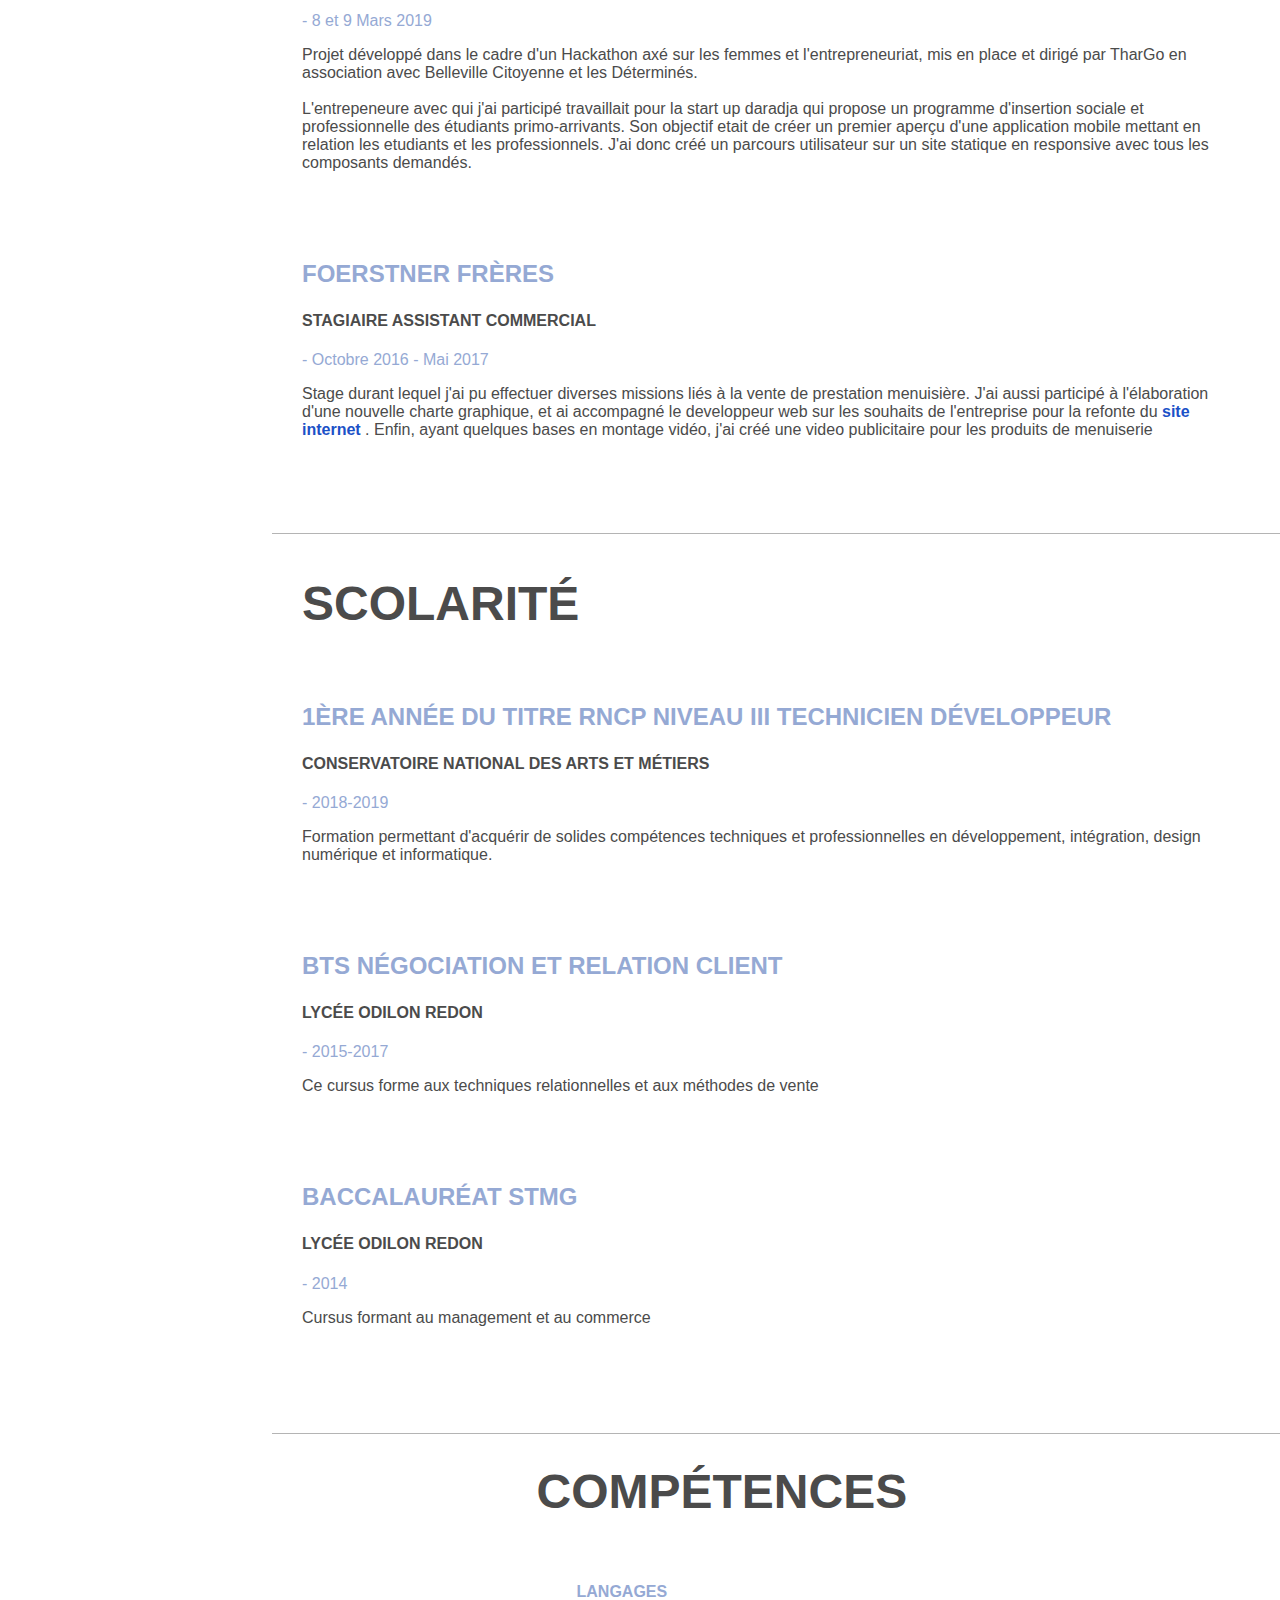
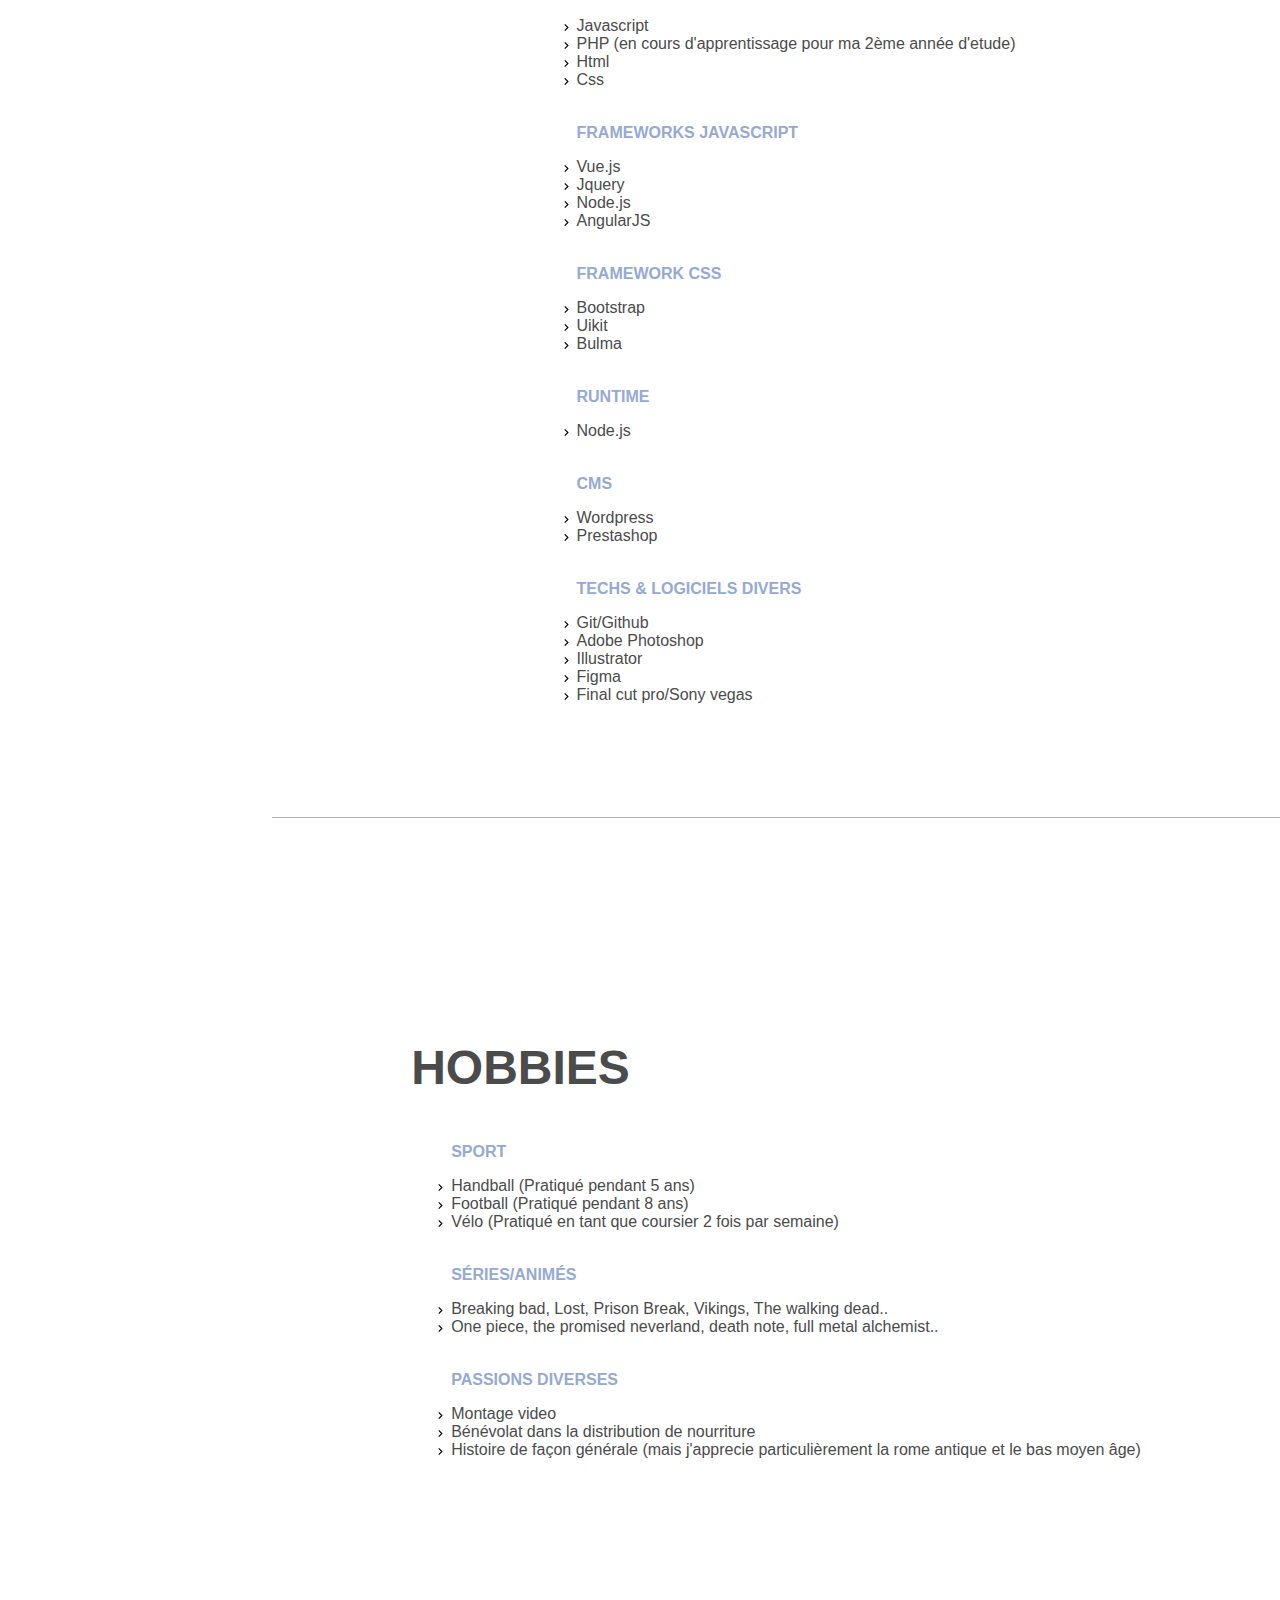
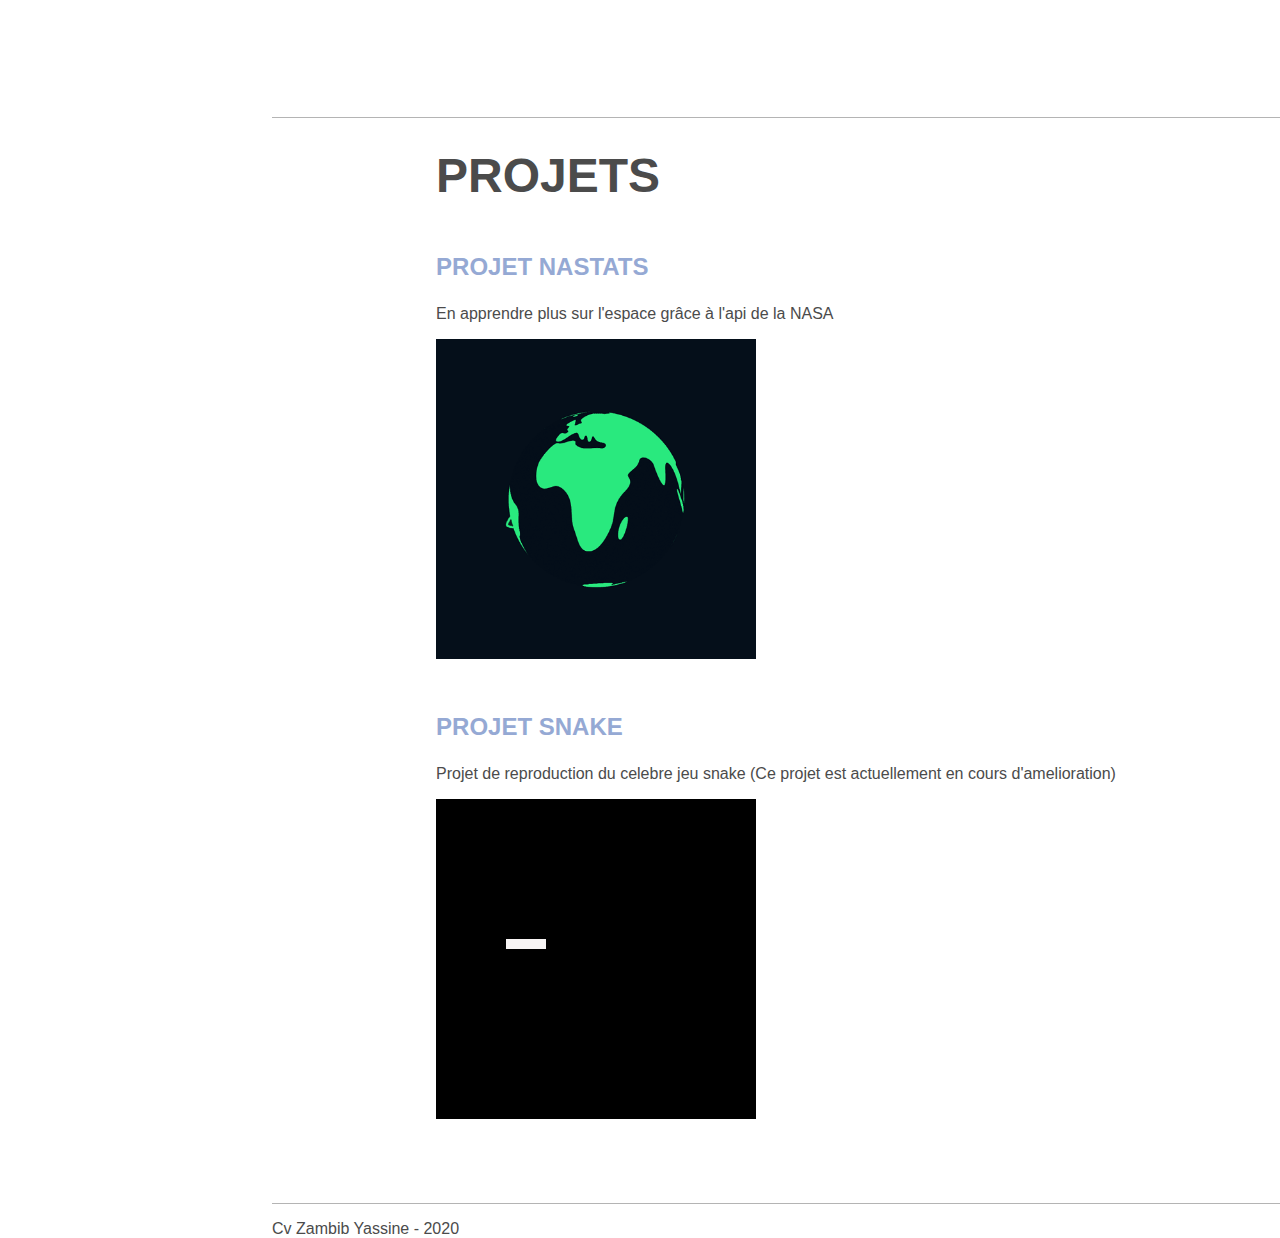
==== commit 6721f00a: "changing snake project url" ====
--- a/index.html
+++ b/index.html
@@ -266,7 +266,7 @@
                     <h3>Projet Snake</h3>
                     <p>Projet de reproduction du celebre jeu snake <span>(Ce projet est actuellement en cours d'amelioration)</span></p>
                     <div class="second-project">
-                        <a href="/Projet snake/index.html" target="blank">
+                        <a href="https://yassdev75.github.io/SnakeGame/" target="blank">
                             <img src="assets/images/snake-game.gif" class="img-fluid" alt="Jeu snake">
                         </a>
                     </div>
--- a/style.css
+++ b/style.css
@@ -107,11 +107,11 @@
   margin: 0;
   border: solid 1px white;
   box-sizing: border-box;
+  background-color: #9282B6;
+  color: whitesmoke;
+}
+nav ul li .call-action:hover {
   background-color: #95a9d3;
-  color: whitesmoke;
-}
-nav ul li .call-action:hover {
-  background-color: #9282B6;
   color: white;
   transition: ease-in-out 0.3s;
 }
